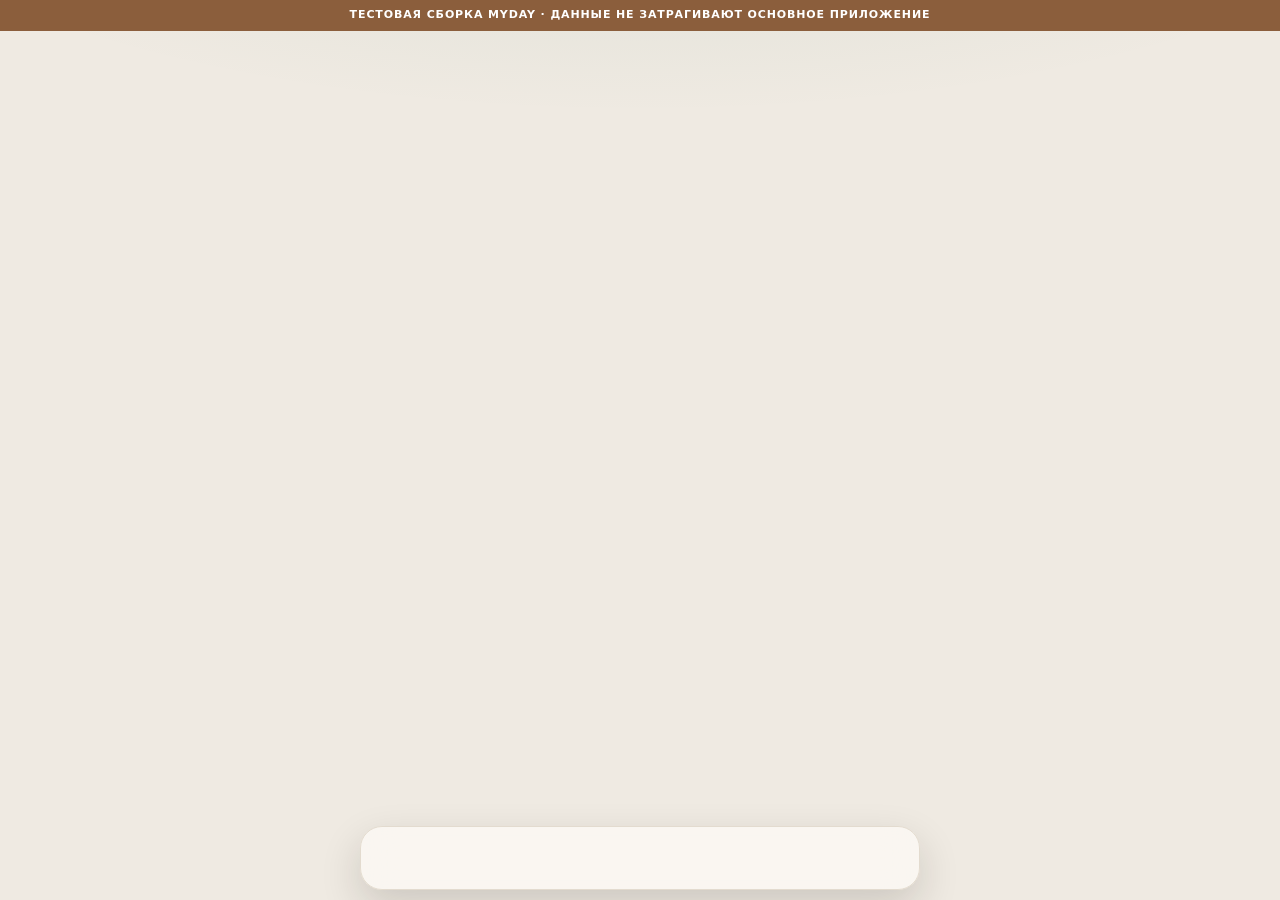
==== preview/index.html @ a1c08a05 "Add isolated MYDAY test preview page" ====
<!DOCTYPE html>
<html lang="ru"><head><!-- MYDAY 2.0 atelier: paper, ink, one accent --><meta charset="utf-8">
<meta name="viewport" content="width=device-width, initial-scale=1, viewport-fit=cover">
<meta name="apple-mobile-web-app-capable" content="yes">
<meta name="apple-mobile-web-app-status-bar-style" content="black-translucent">
<meta name="theme-color" content="#efeae2">
<meta name="description" content="MYDAY — расписание, задачи и учёба в одном месте.">
<link rel="manifest" href="./manifest.webmanifest">
<link rel="icon" href="../icon.svg" type="image/svg+xml">
<link rel="apple-touch-icon" href="../icon-180.png">
<title>MYDAY — твой день</title>
<link rel="stylesheet" href="../design-system.css"></head><body>
<div style="position:sticky;top:0;z-index:9999;padding:8px 14px;text-align:center;background:#8b5e3c;color:#fff;font:600 11px/1.35 system-ui;letter-spacing:.08em">ТЕСТОВАЯ СБОРКА MYDAY · ДАННЫЕ НЕ ЗАТРАГИВАЮТ ОСНОВНОЕ ПРИЛОЖЕНИЕ</div>
<div id="app"></div>
<nav id="nav" aria-label="Основная навигация"></nav>
<script src="../backend-config.js"></script>
<script src="https://telegram.org/js/telegram-web-app.js"></script>
<script>window.MYDAY_APPLE_UI_PENDING=true;setTimeout(function(){if(window.MYDAY_APPLE_UI_PENDING){window.MYDAY_APPLE_UI_PENDING=false;if(window.render)window.render();}},3500);</script>
<script>
const DAYS=['Воскресенье','Понедельник','Вторник','Среда','Четверг','Пятница','Суббота'];
const CATS=['Учёба','Личные дела','Покупки','Автомобиль','Работа и проекты','Другое'];
const PR=['Низкий','Средний','Высокий'],ST=['Не начато','В процессе','Выполнено'];
const id=()=>Math.random().toString(36).slice(2,9);
const TY={'Л':'#91ad91','ПЗ':'#cfaa73','ЛЗ':'#75a79a'};
const tyP=l=>{const m=(l.room||'').split(' · ');return m.length>1&&TY[m[0]]?`<span class="pill" style="background:${TY[m[0]]}33;color:${TY[m[0]]}">${m[0]}</span>`:''};
const roomOf=l=>(l.room||'').split(' · ').pop();
const guess=s=>/(^|\s)послезавтра/i.test(s)?addDays(today(),2):/(^|\s)завтра/i.test(s)?addDays(today(),1):/(^|\s)сегодня/i.test(s)?today():'';
function liveHtml(){const n=new Date(),L=lessons(n),m=n.getHours()*60+n.getMinutes(),mm=s=>+s.slice(0,2)*60+ +s.slice(3),cur=L.find(l=>mm(l.s)<=m&&m<mm(l.e));
 if(cur)return `<div class="card hero"><div class="sub">Идёт сейчас · до конца ${mm(cur.e)-m} мин</div><div class="big" style="font-size:20px">${e(cur.subj)}</div><div class="sub">${cur.s}–${cur.e} · ${e(roomOf(cur))}</div><div class="bar" style="margin-top:10px"><i style="width:${(m-mm(cur.s))/(mm(cur.e)-mm(cur.s))*100}%"></i></div></div>`;
 const nx=L.find(l=>mm(l.s)>m);if(!nx)return '';const d=mm(nx.s)-m;
 return `<div class="card"><span class="tag">Следующая пара · через ${d>=60?Math.floor(d/60)+' ч '+d%60+' мин':d+' мин'}</span><div><b>${e(nx.subj)}</b></div><div class="tag">${tyP(nx)}${nx.s}–${nx.e} · ${e(roomOf(nx))}</div></div>`}
const catGuess=s=>{s=s.toLowerCase();return /курсов|лаборатор|конспект|зач[её]т|экзамен|лекци|универ|домашк|реферат/.test(s)?'Учёба':/заправк|масл|шиномонт|шины|мойк|альмер|техосмотр|осаго|автомобил/.test(s)?'Автомобиль':/купить|куплю|магазин|продукт|заказать|аптек/.test(s)?'Покупки':/клиент|проект|заказчик|созвон|встреч|отч[её]т|работ/.test(s)?'Работа и проекты':''};
function capHint(){const v=$('#cq').value.trim(),h=$('#chint');if(!v){h.innerHTML='';return}
 const P=v.split(/;|\s+и\s+|\n/).map(s=>s.trim()).filter(Boolean),n=P.length,d=guess(v),cs=[...new Set(P.map(catGuess).filter(Boolean))],sp=$('#cs').checked;
 h.innerHTML=(d?`<span class="pill">Срок: ${fmt(d)}</span>`:'')+cs.map(c=>`<span class="pill">${c}</span>`).join('')+(n>1&&!sp?`<button class="pill" style="border:0;color:var(--ac)" onclick="$('#cs').checked=true;capHint()">Разбить на ${n}</button>`:'')+(sp&&n>1?`<span class="pill">${n} задачи</span>`:'')}
function dragStart(ev,tid){const h=ev.currentTarget,el=h.closest('.dr'),y0=ev.clientY;h.setPointerCapture(ev.pointerId);el.classList.add('drag');let z=null;
 const mv=e2=>{el.style.transform=`translateY(${e2.clientY-y0}px) scale(1.02)`;z=document.elementsFromPoint(e2.clientX,e2.clientY).find(n=>n.classList&&n.classList.contains('zone'))||null;document.querySelectorAll('.zone').forEach(q=>q.classList.toggle('hot',q==z))};
 const up=()=>{h.removeEventListener('pointermove',mv);h.removeEventListener('pointerup',up);h.removeEventListener('pointercancel',up);if(z){const t=S.tasks.find(x=>x.id==tid);if(t&&t.prio!=+z.dataset.p){t.prio=+z.dataset.p;save()}}render()};
 h.addEventListener('pointermove',mv);h.addEventListener('pointerup',up);h.addEventListener('pointercancel',up)}
let ft=null,cm=0,cdsel=null,sw=null;
function excSet(lid,k,type,o){S.exc=S.exc||[];const a=S.exc.find(z=>z.date==k&&(z.lid==lid||z.id==lid));if(a){if(a.type=='add'){if(type=='cancel')S.exc=S.exc.filter(z=>z!=a);else a.o=o}else{a.type=type;a.o=o}}else S.exc.push({date:k,lid,type,o});save();close_();render()}
const excSave=(l,k)=>excSet(l,k,'mod',{s:$('#x1').value,e:$('#x2').value,room:$('#x3').value,subj:$('#x4').value});
const excCancel=(l,k)=>excSet(l,k,'cancel',{});
function excReset(l,k){S.exc=(S.exc||[]).filter(z=>!(z.date==k&&z.lid==l));save();close_();render()}
function addExtra(k){const i0='x'+id();S.exc=S.exc||[];S.exc.push({date:k,id:i0,type:'add',o:{s:'09:00',e:'10:30',room:'',subj:'Пара'}});save();lessonDay(i0,k)}
function lessonDay(lid,k){const l=lessons(new Date(k+'T12:00')).find(x=>x.id==lid);if(!l)return;sheet(`<h1>${e(l.subj)}</h1><div class="sub">${fmt(k)} · только этот день, сетка не меняется</div><div class="row" style="margin:10px 0"><div class="grow"><label>Начало</label><input id="x1" type="time" value="${l.s}"></div><div class="grow"><label>Конец</label><input id="x2" type="time" value="${l.e}"></div></div><label>Аудитория</label><input id="x3" value="${e(l.room)}"><label>Предмет</label><input id="x4" value="${e(l.subj)}"><button class="btn" style="width:100%;margin-bottom:8px" onclick="excSave('${lid}','${k}')">Сохранить</button><div class="row"><button class="btn r grow" onclick="excCancel('${lid}','${k}')">Отменить пару</button>${l.chg&&!String(lid).startsWith('x')?`<button class="btn g grow" onclick="excReset('${lid}','${k}')">Как в сетке</button>`:''}</div>`)}
function excRows(k){const n=new Date(k+'T12:00'),base=(scheduleBucket('study',wk(n))[n.getDay()]||[]);return (S.exc||[]).filter(z=>z.date==k&&z.type=='cancel').map(z=>{const l=base.find(b=>b.id==z.lid)||{subj:'Пара'};return `<div class="card row" style="padding:9px 14px;opacity:.6"><div class="grow tag" style="text-decoration:line-through">${e(l.subj)}</div><button class="btn g" style="padding:4px 12px" onclick="excReset('${z.lid}','${k}')">Вернуть</button></div>`}).join('')+`<button class="btn g" style="width:100%;margin-top:4px" onclick="addExtra('${k}')">+ Пара только на сегодня</button>`}
function search(){sheet(`<input id="sq" aria-label="Поиск по задачам и заданиям" placeholder="Поиск по задачам и заданиям" oninput="doSearch()"><div id="sr" aria-live="polite"></div>`);setTimeout(()=>$('#sq').focus(),60)}
function doSearch(){const q=$('#sq').value.trim().toLowerCase();if(!q){$('#sr').innerHTML='';return}const R=[...S.tasks.map(t=>({...t,k:'t'})),...S.hw.map(h=>({...h,k:'h',title:subj(h.subj)+': '+h.title}))].filter(x=>(x.title+' '+(x.desc||'')).toLowerCase().includes(q)).slice(0,30);$('#sr').innerHTML=R.length?R.map(x=>`<div class="card" onclick="detail('${x.k}','${x.id}')"><div class="${x.status==2?'t done':''}">${e(x.title)}</div><div class="tag">${x.due?fmt(x.due)+' · ':''}${ST[x.status]}</div></div>`).join(''):'<div class="sub">Ничего не найдено</div>'}
function calView(){const b=new Date();b.setDate(1);b.setMonth(b.getMonth()+cm);const y=b.getFullYear(),m=b.getMonth(),off=(b.getDay()+6)%7,dim=new Date(y,m+1,0).getDate(),all=[...S.tasks,...S.hw].filter(x=>x.due&&x.status!=2),cnt={};all.forEach(x=>cnt[x.due]=(cnt[x.due]||0)+1);(S.events||[]).forEach(z=>cnt[z.date]=(cnt[z.date]||0)+1);let c='';for(let i=0;i<off;i++)c+='<div></div>';for(let d=1;d<=dim;d++){const k=y+'-'+pad(m+1)+'-'+pad(d),n=cnt[k]||0,s=k==cdsel;c+=`<div onclick="cdsel='${k}';render()" style="text-align:center;padding:8px 0;border-radius:12px;${k==today()?'border:1px solid var(--ac);':''}${s?'background:var(--ac);color:#fff;':''}">${d}<div style="height:8px;font-size:8px;color:${s?'#fff':'var(--ac)'}">${'●'.repeat(Math.min(n,3))}</div></div>`}const sel=cdsel?all.filter(x=>x.due==cdsel):[];
 return `<header><button class="btn g" onclick="st=null;render()">‹ Назад</button></header><div class="row" style="justify-content:space-between"><button class="btn g" onclick="cm--;render()">‹</button><b>${b.toLocaleDateString('ru-RU',{month:'long',year:'numeric'})}</b><button class="btn g" onclick="cm++;render()">›</button></div><div class="card" style="margin-top:10px"><div style="display:grid;grid-template-columns:repeat(7,1fr);gap:2px">${['Пн','Вт','Ср','Чт','Пт','Сб','Вс'].map(x=>`<div class="tag" style="text-align:center">${x}</div>`).join('')}${c}</div></div>`+(cdsel?`<h2>${fmt(cdsel)}</h2>`+(sel.length?sel.map(x=>row(x.subj?{...x,k:'h',title:subj(x.subj)+': '+x.title}:x)).join(''):'<div class="sub">Дедлайнов нет</div>')+evRows(cdsel):'')+`<button class="btn g" style="width:100%;margin-top:8px" onclick="evForm()">+ Зачёт / экзамен</button>`}
function weekView(){const all=allOpen();return `<header><button class="btn g" onclick="st=null;render()">‹ Назад</button></header><h1>План недели</h1>`+[...Array(7)].map((_,i)=>addDays(today(),i)).map(k=>{const d=new Date(k+'T12:00'),L=lessons(d),T=all.filter(x=>x.due==k),ld=Math.min(100,L.length*14+T.length*18);return `<div class="card"><div class="row"><b class="grow">${DAYS[d.getDay()]}, ${fmt(k)}</b><span class="tag">${L.length} пар · ${T.length} дел</span></div><div class="bar" style="margin:8px 0"><i style="width:${ld}%;${ld>80?'background:var(--er)':''}"></i></div>${T.slice(0,3).map(x=>`<div class="tag">• ${e(x.title)}</div>`).join('')}</div>`}).join('')}
const tplHtml=()=>(S.tpl||[]).map((t,i)=>`<span style="display:inline-flex;margin:0 6px 6px 0"><button class="btn g" style="padding:6px 12px;border-radius:99px 0 0 99px" onclick="tplUse(${i})">${e(t)}</button><button class="btn g" style="padding:6px 10px;border-radius:0 99px 99px 0;color:var(--er)" onclick="tplDel(${i})">×</button></span>`).join('');
const tplUse=i=>{$('#cq').value=S.tpl[i];capHint()};
function tplAdd(){const v=$('#cq').value.trim();if(!v)return;S.tpl=S.tpl||[];if(!S.tpl.includes(v))S.tpl.push(v);save();$('#tpl').innerHTML=tplHtml()}
function tplDel(i){S.tpl.splice(i,1);save();$('#tpl').innerHTML=tplHtml()}
function stages(i){const h=S.hw.find(y=>y.id==i);['Введение и постановка задач','Теоретическая часть','Расчёты','Графическая часть / чертежи','Оформление и список литературы','Подготовка к защите'].forEach(t=>h.subs.push({t,d:false}));save();detail('h',i);render()}
function fcs(k,i){const x=(k=='t'?S.tasks:S.hw).find(y=>y.id==i);sheet(`<h1>Фокус</h1><div class="sub">${e(x.title)}</div><div class="big" id="fc" style="font-size:56px;text-align:center;margin:18px 0">25:00</div><div class="row"><button class="btn grow" id="fb" onclick="fToggle('${k}','${i}')">Старт</button><button class="btn g" onclick="close_()">Скрыть</button></div><div class="tag" style="margin-top:8px">Всего в фокусе: ${x.mins||0} мин. Таймер идёт, пока приложение открыто.</div>`);fShow()}
function fShow(){const c=$('#fc');if(!c)return;const r=ft?Math.max(0,Math.round((ft.end-Date.now())/1000)):1500;c.textContent=pad(Math.floor(r/60))+':'+pad(r%60);const b=$('#fb');if(b)b.textContent=ft?'Стоп':'Старт'}
function fToggle(k,i){if(ft)fEnd(false);else{ft={end:Date.now()+15e5,k,i,iv:setInterval(()=>{if(Date.now()>=ft.end)fEnd(true);else fShow()},1000)};fShow()}}
function fEnd(done){clearInterval(ft.iv);const x=(ft.k=='t'?S.tasks:S.hw).find(y=>y.id==ft.i),m=done?25:Math.floor((15e5-(ft.end-Date.now()))/6e4);if(x&&m>0){x.mins=(x.mins||0)+m;(S.focus=S.focus||[]).push({d:today(),m});save()}ft=null;fShow();if(done)notify('Фокус завершён','25 минут прошло — делайте перерыв 5 минут')}
function rem(h,a){const txt=a.slice(0,4).map(x=>x.title).join('\n');if(!notify(h,txt)&&!$('#ov'))sheet(`<h1>${h}</h1><p style="white-space:pre-line">${e(txt)}</p><button class="btn" onclick="close_()">Ок</button>`)}
document.addEventListener('touchstart',ev=>{const c=ev.target.closest&&ev.target.closest('.card[data-id]');if(!c||ev.target.closest('.hd,.chk'))return;const t=ev.touches[0];sw={c,x:t.clientX,y:t.clientY,dx:0,lock:0}},{passive:true});
document.addEventListener('touchmove',ev=>{if(!sw)return;const t=ev.touches[0],dx=t.clientX-sw.x,dy=t.clientY-sw.y;if(!sw.lock){if(Math.abs(dy)>10){sw=null;return}if(Math.abs(dx)>10)sw.lock=1}if(sw.lock){sw.dx=dx;sw.c.style.transition='none';sw.c.style.transform=`translateX(${dx}px)`;sw.c.style.background=dx>0?'color-mix(in srgb,var(--ok) 28%,var(--card))':'color-mix(in srgb,var(--ac) 28%,var(--card))'}},{passive:true});
document.addEventListener('touchend',()=>{if(!sw)return;const {c,dx}=sw;sw=null;c.style.transition='transform .2s';if(Math.abs(dx)>90){const k=c.dataset.k,x=(k=='t'?S.tasks:S.hw).find(y=>y.id==c.dataset.id);if(!x){render();return}if(dx>0){if(x.status!=2){finish(k,x);save();c.classList.add('out');toast('Выполнено',()=>tog(k,x.id));setTimeout(render,300)}else render()}else{const od=x.due;x.due=addDays(today(),1);if(k=='h')x.needDue=0;save();render();toast('Перенесено на завтра',()=>{x.due=od;save();render()})}}else{c.style.transform='';c.style.background=''}});
const AC=[['#315d49','#244b39'],['#466c7d','#31546b'],['#b56b52','#98513d'],['#a17b3d','#80602d'],['#85708e','#6b5876']];
let tt,sd0=null;
function toast(m,undo){const o=$('#toast');if(o)o.remove();clearTimeout(tt);const d=document.createElement('div');d.id='toast';d.className='toast';d.setAttribute('role','status');d.setAttribute('aria-live','polite');d.setAttribute('aria-atomic','true');d.innerHTML=`<span>${e(m)}</span>${undo?'<button class="toast-undo" type="button">Отменить</button>':''}`;if(undo)d.querySelector('button').onclick=()=>{undo();d.remove()};document.body.appendChild(d);tt=setTimeout(()=>d.remove(),4500)}
function restoreBak(){const b=localStorage.getItem(localStoreKey+':session-bak')||localStorage.getItem('myday2_bak');if(!b)return alert('Автокопии пока нет');if(!confirm('Вернуть данные на момент начала последнего сеанса?'))return;try{S=JSON.parse(b);save();render()}catch(_){alert('Копия повреждена')}}
const evRows=k=>(S.events||[]).map((z,i)=>({z,i})).filter(o=>o.z.date==k).map(o=>`<div class="card row"><span class="pill" style="background:var(--ac);color:#fff">${e(o.z.type)}</span><div class="grow">${e(o.z.title)}</div><button class="chk" style="border:0;color:var(--er)" onclick="evDel(${o.i})">×</button></div>`).join('');
function evForm(){sheet(`<h1>Зачёт / экзамен</h1><label>Название</label><input id="v1" list="sl2" placeholder="Предмет"><datalist id="sl2">${S.subjects.map(s=>`<option value="${e(s.name)}">`).join('')}</datalist><label>Тип</label><select id="v2"><option>Экзамен</option><option>Зачёт</option><option>Консультация</option><option>Сдача работы</option></select><label>Дата</label><input id="v3" type="date" value="${cdsel||today()}"><button class="btn" style="width:100%" onclick="evSave()">Сохранить</button>`)}
function evSave(){const t=$('#v1').value.trim(),d=$('#v3').value;if(!t){fieldError($('#v1'),'Введите название события');return}if(!d){fieldError($('#v3'),'Укажите дату события');return}(S.events=S.events||[]).push({id:id(),title:t,type:$('#v2').value,date:d});save();close_();render()}
function evDel(i){if(!confirm('Удалить событие?'))return;S.events.splice(i,1);save();render()}
function evSoon(){const t=today(),a=(S.events||[]).filter(z=>z.date>=t&&z.date<=addDays(t,21)).sort((x,y)=>x.date.localeCompare(y.date));return a.length?`<h2>Скоро</h2>`+a.map(z=>{const n=Math.round((new Date(z.date+'T12:00')-new Date(t+'T12:00'))/864e5);return `<div class="card row"><span class="pill" style="background:var(--ac);color:#fff">${e(z.type)}</span><div class="grow">${e(z.title)}</div><span class="tag">${n==0?'сегодня':n==1?'завтра':'через '+n+' дн.'}</span></div>`}).join(''):''}
document.addEventListener('touchstart',ev=>{const s=ev.target.closest&&ev.target.closest('.sheet');if(!s||ev.target.closest('input,textarea,select,button'))return;const t=ev.touches[0];if(t.clientY-s.getBoundingClientRect().top<56&&s.scrollTop==0)sd0={s,y:t.clientY,d:0}},{passive:true});
document.addEventListener('touchmove',ev=>{if(!sd0)return;const d=ev.touches[0].clientY-sd0.y;if(d>0){sd0.d=d;sd0.s.style.transition='none';sd0.s.style.transform=`translateY(${d}px)`}},{passive:true});
document.addEventListener('touchend',()=>{if(!sd0)return;const {s,d}=sd0;sd0=null;if(d>110)close_();else{s.style.transition='transform .2s';s.style.transform=''}});
const NI={today:'<circle cx="12" cy="12" r="8"/><path d="M12 8v4l3 2"/>',sched:'<rect x="4" y="5" width="16" height="15" rx="3"/><path d="M4 10h16M9 3v4M15 3v4"/>',tasks:'<circle cx="12" cy="12" r="8"/><path d="M8.5 12.5l2.5 2.5 4.5-5"/>',study:'<path d="M4 6c3-1 6-1 8 1 2-2 5-2 8-1v12c-3-1-6-1-8 1-2-2-5-2-8-1z"/>',more:'<circle cx="6" cy="12" r="1.4"/><circle cx="12" cy="12" r="1.4"/><circle cx="18" cy="12" r="1.4"/>'};
const dch=i=>`<div class="chips">${[['Сегодня',0],['Завтра',1],['+ неделя',7]].map(a=>`<button onclick="$('#${i}').value=addDays(today(),${a[1]})">${a[0]}</button>`).join('')}<button onclick="$('#${i}').value=''">Без срока</button></div>`;
function tm(){const d=new Date();d.setDate(d.getDate()+1);const L=lessons(d);
 if(!Object.values(scheduleBucket('study','odd')).flat().length&&!Object.values(scheduleBucket('study','even')).flat().length)return `<section class="today-mini" onclick="go('sched')"><h2>Заполните расписание</h2><span class="sub">Добавьте пары, чтобы видеть план недели и получать напоминания ›</span></section>`;
 const up=allOpen().filter(x=>x.due>today()&&x.due<=addDays(today(),3)).sort((a,b)=>a.due.localeCompare(b.due)),bk=(!S.lastExport||Date.now()-S.lastExport>12096e5)&&(S.tasks.length+S.hw.length)?`<div class="card backup-card" role="note" onclick="go('more')"><b>Сделайте резервную копию</b><div class="tag">Данные хранятся только на этом устройстве · открыть настройки ›</div></div>`:'';return bk+evSoon()+(up.length?`<section class="today-mini"><h2>Ближайшие дедлайны</h2>${up.slice(0,3).map(row).join('')}</section>`:'')}
function snz(k,i){const x=(k=='t'?S.tasks:S.hw).find(y=>y.id==i);x.due=addDays(today(),1);if(k=='h')x.needDue=0;save();close_();render()}
function bulkForm(t){sheet(`<h1>Быстрый ввод · ${DAYS[sd]}</h1><div class="sub">Одна пара в строке:<br>09:00-10:30 Теплотехника, 214, Иванов И.И.<br>Аудитория и преподаватель — по желанию.</div><textarea id="bk" style="height:180px"></textarea><button class="btn" style="width:100%" onclick="saveBulk('${t}')">Добавить</button>`)}
function saveBulk(t){const bucket=scheduleBucket(schedSpace,t),a=(bucket[sd]=bucket[sd]||[]),bad=[];$('#bk').value.split('\n').forEach(l=>{l=l.trim();if(!l)return;const m=l.match(/^(\d{1,2})[:.](\d{2})\s*[-–—]\s*(\d{1,2})[:.](\d{2})\s+(.+)$/);if(!m||+m[1]>23||+m[3]>23||+m[2]>59||+m[4]>59){bad.push(l);return}const s=pad(+m[1])+':'+m[2],f=pad(+m[3])+':'+m[4];if(f<=s){bad.push(l);return}const p=m[5].split(',').map(x=>x.trim());a.push({id:id(),subj:p[0],s,e:f,room:p[1]||'',teacher:p[2]||''})});save();close_();render();if(bad.length)alert('Не распознано:\n'+bad.join('\n'))}
function copyForm(t){if(schedSpace!=='study')return;const o=t=='odd'?'even':'odd',n=o=='odd'?'нечётную':'чётную';sheet(`<h1>Копировать</h1><button class="btn g" style="width:100%;margin-bottom:8px" onclick="copyDay('${t}','${o}',0)">${DAYS[sd]} → на ${n} неделю</button><button class="btn g" style="width:100%" onclick="copyDay('${t}','${o}',1)">Всю неделю → на ${n}</button>`)}
function copyDay(t,o,all){if(!confirm('Заменить занятия в целевой неделе?'))return;const from=scheduleBucket('study',t),to=scheduleBucket('study',o);(all?[1,2,3,4,5,6]:[sd]).forEach(d=>{to[d]=JSON.parse(JSON.stringify(from[d]||[])).map(l=>({...l,id:id()}))});save();close_();st=o;render()}
const e=s=>String(s??'').replace(/[&<>"]/g,c=>({'&':'&amp;','<':'&lt;','>':'&gt;','"':'&quot;'}[c]));
const pad=n=>String(n).padStart(2,'0');
const ds=d=>d.getFullYear()+'-'+pad(d.getMonth()+1)+'-'+pad(d.getDate());
const today=()=>ds(new Date());
const addDays=(s,n)=>{const d=new Date(s+'T12:00');d.setDate(d.getDate()+n);return ds(d)};
const fmt=s=>s?new Date(s+'T12:00').toLocaleDateString('ru-RU',{day:'numeric',month:'short'}):'';
function isoWeek(d){d=new Date(Date.UTC(d.getFullYear(),d.getMonth(),d.getDate()));const n=d.getUTCDay()||7;d.setUTCDate(d.getUTCDate()+4-n);const y=new Date(Date.UTC(d.getUTCFullYear(),0,1));return Math.ceil(((d-y)/864e5+1)/7)}
const subjNames=['Основы взаимозаменяемости и технические изменения','Сельскохозяйственные машины','Тракторы и автомобили','Детали машин, основы конструирования и ПТМ','Теоретические основы подготовки трактористов-машинистов','Теплотехника','Повышение надежности сельскохозяйственных машин','Техническое оборудование для переработки сельскохозяйственной продукции','Электротехника и электроника','Машины и оборудование в животноводстве'];
function seed(){
 return {v:2,settings:{theme:'auto',morning:'07:30',shift:0,notif:true,hwDelay:60},
 sched:{odd:{},even:{},work:{},fixed:{},cycle:{},dates:{}},
 scheduleConfig:{studyMode:'alternating',cycleWeeks:2,cycleAnchor:'',selectedDate:''},
 workConfig:{mode:'weekly',pattern:['work','work','off','off'],anchorDate:'',start:'09:00',end:'18:00',title:'Рабочая смена',exceptions:{}},
 habits:[],tasks:[],inbox:[],fired:{},done:[],
 uni:{name:'',url:'',login:'',notes:'',links:'',teachers:''},subjects:[],hw:[],exc:[],events:[]};
}
function normalizeProfile(data){
 const base=seed(),d=data&&typeof data==='object'&&!Array.isArray(data)?data:{};
 return {...base,...d,
  settings:{...base.settings,...(d.settings&&typeof d.settings==='object'?d.settings:{})},
  uni:{...base.uni,...(d.uni&&typeof d.uni==='object'?d.uni:{})},
  sched:{odd:d.sched&&d.sched.odd&&typeof d.sched.odd==='object'?d.sched.odd:{},even:d.sched&&d.sched.even&&typeof d.sched.even==='object'?d.sched.even:{},work:d.sched&&d.sched.work&&typeof d.sched.work==='object'?d.sched.work:{},fixed:d.sched&&d.sched.fixed&&typeof d.sched.fixed==='object'?d.sched.fixed:{},cycle:d.sched&&d.sched.cycle&&typeof d.sched.cycle==='object'?d.sched.cycle:{},dates:d.sched&&d.sched.dates&&typeof d.sched.dates==='object'?d.sched.dates:{}},
  scheduleConfig:{...base.scheduleConfig,...(d.scheduleConfig&&typeof d.scheduleConfig==='object'?d.scheduleConfig:{})},
  workConfig:{...base.workConfig,...(d.workConfig&&typeof d.workConfig==='object'?d.workConfig:{})},
  habits:Array.isArray(d.habits)?d.habits:[],
  tasks:Array.isArray(d.tasks)?d.tasks.map(t=>({...t,space:t.space||(t.cat==='Работа и проекты'?'work':t.cat==='Учёба'?'study':'personal')})):[],inbox:Array.isArray(d.inbox)?d.inbox:[],
  fired:d.fired&&typeof d.fired==='object'&&!Array.isArray(d.fired)?d.fired:{},
  done:Array.isArray(d.done)?d.done:[],subjects:Array.isArray(d.subjects)?d.subjects:[],
  hw:Array.isArray(d.hw)?d.hw:[],exc:Array.isArray(d.exc)?d.exc:[],events:Array.isArray(d.events)?d.events:[]
 };
}
const tgApp=window.Telegram&&window.Telegram.WebApp;
try{tgApp&&tgApp.ready();tgApp&&tgApp.expand()}catch(_){}
const tgInitData=tgApp&&tgApp.initData||'';
const tgUserId=tgApp&&tgApp.initDataUnsafe&&tgApp.initDataUnsafe.user&&String(tgApp.initDataUnsafe.user.id)||'';
const isPreview=location.pathname.indexOf('/preview/')>=0;
const localStoreKey=isPreview?(tgUserId?'myday2:test-preview:user:'+tgUserId:'myday2:test-preview'):(tgUserId?'myday2:user:'+tgUserId:'myday2');
const legacyStore=isPreview?null:(tgUserId?localStorage.getItem('myday2'):null);
const hadLocalProfile=!!localStorage.getItem(localStoreKey);
let S;try{S=JSON.parse(localStorage.getItem(localStoreKey))}catch(_){}
if(!S||!S.settings)S=seed();
let mem=false,cloudReady=false,cloudSyncTimer=null,cloudSyncing=false,cloudDirty=false;
const cloudCfg=window.MYDAY_CONFIG||{};
const cloudConfigured=!isPreview&&!!(cloudCfg.supabaseUrl&&cloudCfg.supabaseAnonKey&&cloudCfg.edgeFunctionName);
const cloudBaseKey=tgUserId?'myday2:sync-base:'+tgUserId:'';
const cloudRevisionKey=tgUserId?'myday2:sync-revision:'+tgUserId:'';
const cloudConflictKey=tgUserId?'myday2:sync-conflict:'+tgUserId:'';
let cloudStatus=isPreview?'Тестовый режим: данные изолированы и сохраняются только на этом устройстве':(cloudConfigured?(tgInitData?'Подключение к облаку…':'Откройте MYDAY через Telegram'):'Облачная синхронизация пока не настроена');
let cloudRevision=0,cloudRemoteData=null,cloudConflict=false,localMutationCounter=0,cloudConflictBackupAvailable=!!(cloudConflictKey&&localStorage.getItem(cloudConflictKey)),cloudConflictBackupPersisted=cloudConflictBackupAvailable,cloudConflictBackupDownloaded=false,cloudConflictLocalData=null;
function updateCloudStatus(){const el=document.querySelector("[data-cloud-status]");if(el)el.textContent=cloudStatus}
function cloudEndpoint(){const u=cloudCfg.supabaseUrl;return (u.endsWith('/')?u.slice(0,-1):u)+'/functions/v1/'+cloudCfg.edgeFunctionName}
async function cloudRequest(action,data,expectedRevision){
 if(!cloudConfigured||!tgInitData||!tgUserId)throw new Error(!tgInitData||!tgUserId?'Откройте приложение через меню Telegram':'Синхронизация не настроена');
 const payload={action,initData:tgInitData};
 if(data!==undefined)payload.data=data;
 if(expectedRevision!==undefined)payload.expectedRevision=expectedRevision;
 const controller=new AbortController(),timeout=setTimeout(()=>controller.abort(),12000);
 let r;try{r=await fetch(cloudEndpoint(),{method:'POST',headers:{'Content-Type':'application/json','apikey':cloudCfg.supabaseAnonKey},body:JSON.stringify(payload),signal:controller.signal})}finally{clearTimeout(timeout)}
 const j=await r.json().catch(()=>({}));
 if(r.status===409&&j.conflict)return j;
 if(!r.ok||j.error)throw new Error(j.error||('Ошибка синхронизации: '+r.status));
 return j;
}
function setCloudConflict(remote,revision){
 cloudConflictLocalData=JSON.stringify(S);cloudConflictBackupPersisted=false;cloudConflictBackupDownloaded=false;
 try{localStorage.setItem(cloudConflictKey,cloudConflictLocalData);cloudConflictBackupPersisted=true}catch(_){}
 cloudConflictBackupAvailable=true;
 cloudRemoteData=remote;cloudRevision=Number(revision)||0;cloudConflict=true;cloudDirty=false;
 cloudStatus='Изменения отличаются от облачной версии. Локальная копия сохранена: выберите, какую версию оставить.';
}
async function snapshotHash(snapshot){
 const digest=await crypto.subtle.digest('SHA-256',new TextEncoder().encode(snapshot));
 return Array.from(new Uint8Array(digest),b=>b.toString(16).padStart(2,'0')).join('');
}
async function setCloudBase(snapshot,revision){
 try{localStorage.setItem(cloudBaseKey,await snapshotHash(snapshot));localStorage.setItem(cloudRevisionKey,String(revision))}catch(err){console.warn('MYDAY sync metadata:',err)}
}
async function cloudPush(){
 if(!cloudReady||!cloudConfigured||!tgInitData||cloudConflict)return false;
 const snapshot=JSON.stringify(S);
 try{
  const result=await cloudRequest('save',JSON.parse(snapshot),cloudRevision);
  if(result.conflict){setCloudConflict(result.data,result.revision);render();return false}
  cloudRevision=Number(result.revision)||cloudRevision+1;
  await setCloudBase(snapshot,cloudRevision);
  if(JSON.stringify(S)===snapshot){cloudDirty=false;cloudStatus='Синхронизация включена'}
  else{cloudDirty=true;cloudStatus='Сохраняю последние изменения…'}
  updateCloudStatus();return true;
 }catch(err){console.warn('MYDAY cloud save:',err);cloudDirty=true;cloudStatus='Ошибка синхронизации: '+err.message;updateCloudStatus();return false}
}
function queueCloudSave(delay=900){
 if(!cloudReady||!cloudConfigured||!tgInitData||cloudConflict)return;
 cloudDirty=true;clearTimeout(cloudSyncTimer);
 cloudSyncTimer=setTimeout(()=>{if(!cloudSyncing&&!cloudConflict){cloudSyncing=true;cloudPush().finally(()=>{cloudSyncing=false;if(cloudDirty&&!cloudConflict)queueCloudSave(5000)})}},delay);
}
async function cloudPull(){
 if(!cloudReady||!cloudConfigured||!tgInitData||cloudDirty||cloudSyncing||cloudConflict)return false;
 if(document.querySelector('.sheet')||(document.activeElement&&/^(INPUT|TEXTAREA|SELECT)$/.test(document.activeElement.tagName)))return false;
 try{
  const result=await cloudRequest('load');
  if(cloudDirty||cloudSyncing||cloudConflict)return false;
  const remoteRevision=Number(result.revision)||0;
  if(remoteRevision<=cloudRevision)return true;
  if(result.data){
   const localSnapshot=JSON.stringify(S),remoteSnapshot=JSON.stringify(result.data);
   let lastSyncedHash='';try{lastSyncedHash=localStorage.getItem(cloudBaseKey)||''}catch(_){}
   const localHash=await snapshotHash(localSnapshot),remoteHash=await snapshotHash(remoteSnapshot);
   const knownRevision=Number(localStorage.getItem(cloudRevisionKey)||0);
   if(localHash!==lastSyncedHash&&localHash!==remoteHash){
    if(knownRevision!==remoteRevision){
     setCloudConflict(result.data,remoteRevision);render();return false;
    }
    cloudRevision=remoteRevision;cloudDirty=true;await cloudPush();render();return false;
   }
   S=normalizeProfile(result.data);
   localStorage.setItem(localStoreKey,JSON.stringify(S));cloudRevision=remoteRevision;await setCloudBase(JSON.stringify(S),cloudRevision);
   cloudStatus='Синхронизация включена';render();
  }
  return true;
 }catch(err){cloudStatus='Ошибка синхронизации: '+err.message;console.warn('MYDAY cloud load:',err);updateCloudStatus();return false}
}
function downloadCloudConflict(){
 let raw='';try{raw=localStorage.getItem(cloudConflictKey)||cloudConflictLocalData||JSON.stringify(S,null,2)}catch(_){raw=cloudConflictLocalData||JSON.stringify(S,null,2)}
 cloudConflictBackupDownloaded=true;
 const blob=new Blob([raw],{type:'application/json'}),url=URL.createObjectURL(blob),a=document.createElement('a');
 a.href=url;a.download='myday-local-conflict-'+today()+'.json';document.body.appendChild(a);a.click();a.remove();setTimeout(()=>URL.revokeObjectURL(url),1000);
}
async function keepLocalVersion(){
 if(!cloudConflict)return;
 if(!confirm('Заменить облачную версию текущими данными этого устройства? Локальная копия конфликта останется в резервной копии.'))return;
 cloudConflict=false;cloudRemoteData=null;cloudReady=true;cloudDirty=true;cloudStatus='Сохраняю вашу версию в облако…';render();
 await cloudPush();
}
async function acceptCloudRemote(){
 if(!cloudConflict||!cloudRemoteData)return;
 if(!cloudConflictBackupPersisted&&!cloudConflictBackupDownloaded){alert('Сначала скачайте локальную копию, затем загружайте облачную версию.');return}
 S=normalizeProfile(cloudRemoteData);
 localStorage.setItem(localStoreKey,JSON.stringify(S));try{localStorage.removeItem(cloudConflictKey)}catch(_){}
 cloudConflict=false;cloudDirty=false;cloudRemoteData=null;await setCloudBase(JSON.stringify(S),cloudRevision);
 cloudStatus='Облачная версия загружена. Локальная копия скачивается отдельно через кнопку резервной копии.';
 render();
}
async function retryCloud(){if(!tgInitData){cloudStatus='Откройте MYDAY через меню Telegram';render();return}cloudStatus='Проверяю подключение…';render();await initCloud()}
async function importLegacyData(){
 let old;try{old=JSON.parse(legacyStore)}catch(_){}
 if(!old||!old.settings){close_();return}
 S=normalizeProfile(old);
 localStorage.setItem(localStoreKey,JSON.stringify(S));localStorage.setItem('myday2:imported:'+tgUserId,'1');cloudReady=true;cloudDirty=true;
 const ok=await cloudPush();
 if(ok){cloudRemoteData=null;cloudStatus='Старые данные перенесены в ваш Telegram-профиль'}
 else if(!cloudConflict)cloudStatus='Данные сохранены на устройстве; синхронизация повторится позже';
 close_();render();
}
async function skipLegacyImport(){
 localStorage.setItem('myday2:import-skipped:'+tgUserId,'1');
 if(cloudRemoteData&&!cloudConflict){
  S=normalizeProfile(cloudRemoteData);S.subjects=S.subjects||[];S.hw=S.hw||[];S.sched=S.sched||{odd:{},even:{},work:{}};S.sched.odd=S.sched.odd||{};S.sched.even=S.sched.even||{};S.sched.work=S.sched.work||{};
  localStorage.setItem(localStoreKey,JSON.stringify(S));cloudReady=true;cloudDirty=false;await setCloudBase(JSON.stringify(S),cloudRevision);
  cloudRemoteData=null;cloudStatus='Облачный профиль загружен';close_();render();return;
 }
 cloudReady=true;cloudStatus='Личный профиль создан';save();close_();render();
}
async function initCloud(){
 const mutationAtStart=localMutationCounter;
 if(!tgInitData||!tgUserId){render();return}
 if(!cloudConfigured){if(legacyStore&&!localStorage.getItem('myday2:import-skipped:'+tgUserId)){sheet('<h1>Перенести старые данные?</h1><p class="sub">На устройстве найдены ранее сохранённые расписание, предметы и задания. Перенести их в личный профиль этого Telegram-аккаунта? Исходная копия останется на устройстве.</p><div class="row"><button class="btn g grow" onclick="skipLegacyImport()">Начать с нуля</button><button class="btn grow" onclick="importLegacyData()">Перенести</button></div>')}else render();return}
 try{
  const result=await cloudRequest('load');
  cloudRevision=Number(result.revision)||0;
  if(localMutationCounter>mutationAtStart){cloudReady=true;cloudDirty=true;await cloudPush();render();return}
  if(result.data){
   if(!hadLocalProfile&&legacyStore&&!localStorage.getItem('myday2:imported:'+tgUserId)&&!localStorage.getItem('myday2:import-skipped:'+tgUserId)){
    let legacySnapshot='';try{const old=JSON.parse(legacyStore);if(old&&old.settings)legacySnapshot=JSON.stringify(old)}catch(_){}
    const remoteSnapshotForLegacy=JSON.stringify(result.data);
    if(legacySnapshot&&legacySnapshot!==remoteSnapshotForLegacy){
     cloudRemoteData=result.data;cloudReady=true;
     sheet('<h1>Найдены две версии данных</h1><p class="sub">На этом устройстве есть старое расписание и задания, а в облаке уже есть профиль. Можно перенести старые данные поверх облачного профиля или оставить облачную версию. Исходная копия останется на устройстве.</p><div class="row"><button class="btn g grow" onclick="skipLegacyImport()">Оставить облачную</button><button class="btn grow" onclick="importLegacyData()">Перенести старые</button></div>');
     return;
    }
    localStorage.setItem('myday2:imported:'+tgUserId,'1');
   }
   const remoteSnapshot=JSON.stringify(result.data),localSnapshot=JSON.stringify(S);
   let lastSyncedHash='';try{lastSyncedHash=localStorage.getItem(cloudBaseKey)||''}catch(_){}
   const localHash=await snapshotHash(localSnapshot),remoteHash=await snapshotHash(remoteSnapshot);
   const knownRevision=Number(localStorage.getItem(cloudRevisionKey)||0);
   if(hadLocalProfile&&localSnapshot!==remoteSnapshot&&localHash!==lastSyncedHash&&knownRevision!==cloudRevision){
    setCloudConflict(result.data,cloudRevision);cloudReady=true;render();return;
   }
   if(hadLocalProfile&&localSnapshot!==remoteSnapshot&&localHash!==lastSyncedHash&&knownRevision===cloudRevision){
    cloudReady=true;cloudDirty=true;await cloudPush();render();return;
   }
   S=normalizeProfile(result.data);S.subjects=S.subjects||[];S.hw=S.hw||[];S.sched=S.sched||{odd:{},even:{}};S.sched.odd=S.sched.odd||{};S.sched.even=S.sched.even||{};
   localStorage.setItem(localStoreKey,JSON.stringify(S));await setCloudBase(remoteSnapshot,cloudRevision);
   cloudReady=true;cloudStatus='Синхронизация включена';render();return;
  }
  if(legacyStore&&!localStorage.getItem('myday2:imported:'+tgUserId)&&!localStorage.getItem('myday2:import-skipped:'+tgUserId)){
   sheet('<h1>Перенести старые данные?</h1><p class="sub">На устройстве найдены ранее сохранённые расписание, предметы и задания. Перенести их в ваш Telegram-профиль? Исходная копия останется на устройстве.</p><div class="row"><button class="btn g grow" onclick="skipLegacyImport()">Начать с нуля</button><button class="btn grow" onclick="importLegacyData()">Перенести</button></div>');
   return;
  }
  cloudReady=true;cloudDirty=true;await cloudPush();render();
 }catch(err){cloudStatus='Ошибка подключения: '+err.message;console.error(err);render()}
}
function save(){try{localMutationCounter++;if(!window._bk){const previous=localStorage.getItem(localStoreKey);if(previous&&previous.length<350000&&!localStorage.getItem(localStoreKey+':session-bak')){try{localStorage.setItem(localStoreKey+':session-bak',previous)}catch(_){}}window._bk=1}localStorage.setItem(localStoreKey,JSON.stringify(S));queueCloudSave();return true}catch(x){if(!mem){mem=true;alert('Не удалось сохранить данные (память браузера недоступна или заполнена). Сделайте экспорт в разделе «Ещё».')}return false}}
const weekStartKey=(d=new Date())=>{const x=new Date(d);x.setHours(12,0,0,0);x.setDate(x.getDate()-((x.getDay()+6)%7));return ds(x)};
const wk=(d=new Date())=>{const anchor=S.settings.weekAnchor||weekStartKey(new Date()),base=S.settings.weekAnchorType||(((isoWeek(new Date())+(S.settings.shift||0))%2)==1?'odd':'even');const a=anchor.split('-').map(Number),b=weekStartKey(d).split('-').map(Number),weeks=Math.floor((Date.UTC(b[0],b[1]-1,b[2])-Date.UTC(a[0],a[1]-1,a[2]))/604800000);return ((base=='odd'?0:1)+weeks%2+2)%2==0?'odd':'even'};
function setWeekType(type){if(type!='odd'&&type!='even')return;S.settings.weekAnchor=weekStartKey();S.settings.weekAnchorType=type;S.settings.shift=0;save();render()}
const wkName=t=>t=='odd'?'нечётная (нижняя)':'чётная (верхняя)';
function cycleIndexForDate(d){const cfg=S.scheduleConfig||{},anchor=cfg.cycleAnchor||S.settings.weekAnchor||weekStartKey(d),a=new Date(anchor+'T12:00:00'),b=new Date(weekStartKey(d)+'T12:00:00'),weeks=Math.floor((b-a)/604800000),n=Math.max(2,Math.min(4,Number(cfg.cycleWeeks)||2));return ((weeks%n)+n)%n}
function scheduleBucket(space='study',week=wk()){
 if(space==='work'){S.sched.work=S.sched.work||{};return S.sched.work}
 S.sched.fixed=S.sched.fixed||{};S.sched.cycle=S.sched.cycle||{};S.sched.dates=S.sched.dates||{};
 if(typeof week==='string'&&week.startsWith('date:'))return S.sched.dates[week.slice(5)]||(S.sched.dates[week.slice(5)]={});
 if(week==='fixed')return S.sched.fixed;
 if(typeof week==='string'&&week.startsWith('cycle:')){const i=Number(week.slice(6))||0;return S.sched.cycle[i]||(S.sched.cycle[i]={})}
 const mode=(S.scheduleConfig&&S.scheduleConfig.studyMode)||'alternating';
 if(mode==='fixed')return S.sched.fixed;
 if(mode==='cycle'){const i=cycleIndexForDate(new Date((S.scheduleConfig.selectedDate||today())+'T12:00:00'));return S.sched.cycle[i]||(S.sched.cycle[i]={})}
 if(mode==='dates'){const k=S.scheduleConfig.selectedDate||today();return S.sched.dates[k]||(S.sched.dates[k]={})}
 const key=(week==='odd'||week==='even')?week:wk();return S.sched[key]||(S.sched[key]={});
}
function lessons(d=new Date(),t=wk(d)){
 const k=ds(d),day=d.getDay(),X=S.exc||[],mode=(S.scheduleConfig&&S.scheduleConfig.studyMode)||'alternating';let base=[];
 if(mode==='fixed')base=(S.sched.fixed&&S.sched.fixed[day]||[]).slice();
 else if(mode==='cycle'){const i=cycleIndexForDate(d);base=((S.sched.cycle||{})[i]||{})[day]||[];base=base.slice()}
 else if(mode==='dates'){const specific=(S.sched.dates||{})[k];base=(specific&&specific[day]||[]).slice()}
 else if(mode==='hybrid'){base=[...((S.sched.fixed||{})[day]||[]),...((S.sched[t]||{})[day]||[])].map(x=>({...x}))}
 else base=((S.sched[t]||{})[day]||[]).slice();
 let L=base.map(l=>{const z=X.find(z=>z.date==k&&z.lid==l.id);return z?(z.type==='cancel'?null:{...l,...z.o,chg:1}):l}).filter(Boolean);
 L=L.concat(X.filter(z=>z.date==k&&z.type==='add').map(z=>({id:z.id,...z.o,chg:1})));return L.sort((a,b)=>a.s.localeCompare(b.s));
}
const subj=i=>(S.subjects.find(s=>s.id==i)||{}).name||'—';
const ruCount=(n,one,few,many)=>`${n} ${n%100>=11&&n%100<=14?many:n%10==1?one:n%10>=2&&n%10<=4?few:many}`;
let tab='today',tf={cat:'',show:'open'},taskSpace='study',schedSpace='study',sd=new Date().getDay()||1,st=null,openSubj=null,studyFilter='open',moreOpen=new Set(['appearance']);

function resolvedTheme(){const mode=S.settings.theme||'dark';if(mode!=='auto')return mode;const tgScheme=tgApp&&tgApp.colorScheme;if(tgScheme==='light'||tgScheme==='dark')return tgScheme;return matchMedia('(prefers-color-scheme: light)').matches?'light':'dark'}
function setTheme(mode){if(!['dark','light','auto'].includes(mode))return;S.settings.theme=mode;save();render()}
function render(){
 if(window.MYDAY_APPLE_UI_PENDING)return;
 const th=resolvedTheme(),root=document.documentElement;root.dataset.theme=th;
 const ai=S.settings.accent||0,rs=root.style,accent=AC[ai]||AC[0];
 rs.setProperty('--accent',accent[0]);rs.setProperty('--accent-2',accent[1]);rs.setProperty('--ac',accent[0]);rs.setProperty('--ac2',accent[1]);rs.setProperty('--accent-soft',`color-mix(in srgb,${accent[0]} 12%,var(--surface))`);rs.setProperty('--accent-ink','#fffdf7');
 const pageColor=th==='light'?'#f4f2ec':'#151c18',meta=document.querySelector('meta[name="theme-color"]');if(meta)meta.content=pageColor;
 try{tgApp&&tgApp.setHeaderColor&&tgApp.setHeaderColor(pageColor);tgApp&&tgApp.setBackgroundColor&&tgApp.setBackgroundColor(pageColor);tgApp&&tgApp.setBottomBarColor&&tgApp.setBottomBarColor(pageColor)}catch(_){}
 const T=[['today','today','День'],['sched','sched','План'],['tasks','tasks','Задачи'],['study','study','Учёба'],['more','more','Ещё']];
 const icons={today:'<path d="M12 3v2m0 14v2M3 12h2m14 0h2M5.6 5.6 7 7m10 10 1.4 1.4m0-12.8L17 7M7 17l-1.4 1.4"/><circle cx="12" cy="12" r="4"/>',sched:'<rect x="3.5" y="5" width="17" height="16" rx="2.5"/><path d="M7 3v4m10-4v4M4 10h16M8 14h2m4 0h2m-8 3h2"/>',tasks:'<path d="M8 6h12M8 12h12M8 18h12"/><path d="m3.5 6 .8.8L5.8 5m-2.3 7 .8.8 1.5-1.8m-2.3 7 .8.8 1.5-1.8"/>',study:'<path d="M4 5.5c3-1 6-1 8 1 2-2 5-2 8-1v13c-3-1-6-1-8 1-2-2-5-2-8-1z"/><path d="M12 7v12"/>',more:'<circle cx="5" cy="12" r="1"/><circle cx="12" cy="12" r="1"/><circle cx="19" cy="12" r="1"/>'};
 $('#nav').innerHTML=`<div class="nav-brand"><span class="nav-brand-mark">M</span><span>MYDAY<small>PERSONAL DAYBOOK</small></span></div><div class="nav-caption">ПРОСТРАНСТВО</div>`+T.map(t=>`<button class="${tab==t[0]?'on':''}" aria-current="${tab==t[0]?'page':'false'}" aria-label="${t[2]}" onclick="go('${t[0]}')"><b><svg aria-hidden="true" viewBox="0 0 24 24" fill="none" stroke="currentColor" stroke-width="1.8" stroke-linecap="round" stroke-linejoin="round">${icons[t[1]]}</svg></b><span>${t[2]}</span></button>`).join('');
 $('#app').innerHTML=({today:vToday,sched:vSched,tasks:vTasks,study:vStudy,more:vMore})[tab]();
 enhanceActionSemantics();
 const vk=tab+'|'+st+'|'+openSubj;if(vk!=window._vk){window._vk=vk;const a=$('#app');a.classList.add('in');clearTimeout(window._vt);window._vt=setTimeout(()=>a.classList.remove('in'),1300)}
}
const $=s=>document.querySelector(s);
function enhanceActionSemantics(){
 $('#app').querySelectorAll('[onclick]').forEach(el=>{
  if(el.matches('button,a,input,select,textarea,[role]')||el.querySelector('button,a,input,select,textarea'))return;
  el.setAttribute('role','button');el.tabIndex=0;el.classList.add('is-action');
  if(!el.hasAttribute('aria-label')){const label=(el.innerText||el.textContent||'').replace(/\s+/g,' ').trim().slice(0,140);if(label)el.setAttribute('aria-label',label)}
  el.addEventListener('keydown',ev=>{if(ev.key==='Enter'||ev.key===' '){ev.preventDefault();el.click()}})
 })
}
function fieldError(field,message){if(!field)return;field.parentElement?.querySelectorAll('.field-error').forEach(x=>x.remove());const note=document.createElement('div');note.className='field-error';note.id='field-error-'+id();note.setAttribute('role','alert');note.textContent=message;field.insertAdjacentElement('afterend',note);field.setAttribute('aria-invalid','true');field.setAttribute('aria-describedby',note.id);field.focus()}
function clearFieldError(ev){const field=ev.target;if(!field||field.getAttribute('aria-invalid')!=='true')return;const desc=field.getAttribute('aria-describedby');if(desc)document.getElementById(desc)?.remove();field.removeAttribute('aria-invalid');field.removeAttribute('aria-describedby')}
document.addEventListener('input',clearFieldError);document.addEventListener('change',clearFieldError);
const go=t=>{tab=t;openSubj=null;st=null;render();scrollTo(0,0)};
const head=(t,s)=>`<header class="app-header"><div class="page-heading"><div class="brandline"><span class="brandmark">M</span><span>MYDAY</span><span class="brand-caption">PERSONAL DAYBOOK</span></div><h1>${t}</h1>${s?`<div class="sub">${s}</div>`:''}</div><div class="row page-actions"><button class="plus" onclick="search()" aria-label="Поиск"><svg aria-hidden="true" viewBox="0 0 24 24" fill="none" stroke="currentColor" stroke-width="1.8" stroke-linecap="round"><circle cx="10.8" cy="10.8" r="6.3"/><path d="m16 16 4 4"/></svg></button><button class="plus" onclick="capture()" aria-label="Быстрое добавление">+</button></div></header>`;
const allOpen=()=>[...S.tasks.map(t=>({...t,k:'t'})),...S.hw.filter(h=>!(S.subjects.find(s=>s.id==h.subj)||{}).closed).map(h=>({...h,k:'h',title:subj(h.subj)+': '+h.title}))].filter(x=>x.status!=2);
const late=x=>x.due&&x.due<today();

function row(x){const k=x.k||'t',dn=x.status==2;
 return `<div class="card row task-row ${late(x)&&!dn?'lc':''}" data-k="${k}" data-id="${x.id}"><button class="chk ${dn?'on':''}" aria-label="${dn?'Вернуть в активные':'Отметить выполненным'}: ${e(x.title)}" aria-pressed="${dn}" onclick="tog('${k}','${x.id}')">${dn?'✓':''}</button><div class="grow task-row-copy" onclick="detail('${k}','${x.id}')"><div class="t ${dn?'done':''}">${e(x.title)}</div><div class="tag task-row-meta">${x.due?`<span class="${late(x)&&!dn?'late':''}">${fmt(x.due)}</span> · `:''}${x.cat?e(x.cat)+' · ':''}${x.prio==2?'высокий приоритет · ':''}${x.subs&&x.subs.length?x.subs.filter(s=>s.d).length+'/'+x.subs.length+' подзадач':''}${x.needDue?'<span class="late">уточнить срок</span>':''}</div></div><span class="task-row-arrow" aria-hidden="true">›</span></div>`;}
function vToday(){
 const n=new Date(),t=today(),L=lessons(n),all=allOpen(),studyTask=x=>x.k==='h'||(x.space||'personal')==='study';
 const overdue=all.filter(x=>late(x)&&studyTask(x)),due=all.filter(x=>x.due==t&&studyTask(x)),workDue=all.filter(x=>x.due==t&&(x.space||'personal')==='work');
 const now=pad(n.getHours())+':'+pad(n.getMinutes()),current=L.find(l=>l.s<=now&&l.e>now),doneToday=S.done.filter(d=>d==t).length,total=due.length+doneToday,pct=total?Math.round(doneToday/total*100):0;
 const greeting=n.getHours()<5?'Доброй ночи':n.getHours()<12?'Доброе утро':n.getHours()<18?'Добрый день':'Добрый вечер';
 const dateLabel=n.toLocaleDateString('ru-RU',{weekday:'long',day:'numeric',month:'long'});
 const timeline=L.length?`<div class="timeline">${L.map(l=>`<div class="lesson-row ${current&&current.id==l.id?'current':''}" role="button" tabindex="0" aria-label="${e(l.subj)}, ${l.s}–${l.e}" onclick="lessonDay('${l.id}','${t}')"><div class="lesson-time">${l.s}</div><span class="lesson-node"></span><div class="lesson-main"><span class="lesson-title">${e(l.subj)}</span><div class="lesson-meta">${tyP(l)}<span>${l.s}–${l.e}</span>${l.teacher?`<span>${e(l.teacher)}</span>`:''}</div></div><span class="lesson-room">${e(roomOf(l))}</span></div>`).join('')}</div>`:'<div class="empty-state"><b>Сегодня занятий нет</b><span>Освободившееся время можно оставить свободным. Это тоже план.</span></div>';
 const tomorrow=new Date(n);tomorrow.setDate(tomorrow.getDate()+1);const next=lessons(tomorrow).slice(0,2);
 return head(greeting,dateLabel+' · '+wkName(wk()))+
 `<section class="today-hero"><div class="hero-copy"><div class="hero-kicker">ВАШ ДЕНЬ · ${dateLabel}</div><div class="hero-title">${current?'Сейчас: '+e(current.subj):L.length?`${L.length} ${L.length===1?'занятие':'занятия'} сегодня`:'Сегодня можно не спешить'}</div><div class="hero-note">${total?(doneToday===total?'Все задачи на сегодня выполнены':`Выполнено ${doneToday} из ${total} задач на сегодня`):'Ваши занятия, задачи и планы в одном спокойном месте'}</div></div><div class="hero-progress"><svg role="img" aria-label="${total?pct+'% задач выполнено':'Нет задач на сегодня'}" viewBox="0 0 64 64"><circle cx="32" cy="32" r="26" fill="none" stroke="#ffffff30" stroke-width="6"/><circle cx="32" cy="32" r="26" fill="none" stroke="#e5c998" stroke-width="6" stroke-linecap="round" transform="rotate(-90 32 32)" style="stroke-dasharray:163.4;stroke-dashoffset:${total?163.4*(1-pct/100):163.4}"/><text x="32" y="37" text-anchor="middle" fill="#fffdf7" font-size="14" font-weight="700">${total?pct+'%':'—'}</text></svg><div class="hero-progress-label"><b>${total?doneToday+'/'+total:'На сегодня'}</b><span>${total?'готово':'план свободен'}</span></div></div></section>`+
 `<div class="today-metrics"><div><span>Занятия</span><b>${L.length}</b></div><div><span>Задачи</span><b>${due.length}</b></div><div><span>Просрочено</span><b class="${overdue.length?'late':''}">${overdue.length}</b></div></div>`+
 `<div class="today-grid"><section class="today-panel"><div class="section-head"><div><h2>Расписание</h2><p>${L.length?L.length+' занятия · '+wkName(wk()):'План занятий на сегодня'}</p></div><button class="text-action" onclick="go('sched')">Вся неделя ↗</button></div>${current?`<div class="current-callout"><b>Идёт сейчас · ${e(current.subj)}</b><span>До ${current.e} · ${e(roomOf(current))}</span></div>`:''}${timeline}${excRows(t)}</section><aside class="today-right"><section class="today-panel"><div class="section-head"><div><h2>Задачи на сегодня</h2><p>${due.length?due.length+' в плане':'Начните с одного небольшого дела'}</p></div><button class="text-action" onclick="go('tasks')">Все ↗</button></div>${due.length?due.map(row).join(''):'<div class="empty-state"><b>Список пока пуст</b><span>Добавьте задачу, чтобы не держать её в голове.</span></div>'}<div class="row" style="margin-top:12px"><input id="qa" aria-label="Быстро добавить задачу" placeholder="Добавить задачу…" onkeydown="if(event.key==='Enter')qadd()"><button class="btn" aria-label="Добавить задачу" onclick="qadd()">+</button></div></section>${workDue.length?`<section class="today-panel"><div class="section-head"><div><h2>Работа</h2><p>${workDue.length} на сегодня</p></div><button class="text-action" onclick="taskSpace='work';go('tasks')">Все ↗</button></div>${workDue.map(row).join('')}</section>`:''}${overdue.length?`<section class="today-mini"><h2>Просрочено по учёбе · ${overdue.length}</h2>${overdue.slice(0,3).map(row).join('')}</section>`:''}${next.length?`<section class="today-mini"><h2>Завтра</h2>${next.map(l=>`<div class="mini-line"><span>${e(l.subj)}</span><span>${l.s}</span></div>`).join('')}</section>`:''}${tm()}</aside></div>`;
}
function qadd(){const v=$('#qa').value.trim();if(!v)return;S.tasks.push(mk({title:v,due:guess(v)||today(),cat:catGuess(v)||'Учёба',space:'study'}));save();render()}
const mk=o=>({id:id(),title:'',desc:'',cat:'Другое',space:'personal',due:'',prio:1,status:0,subs:[],repeat:'',created:today(),...o});

function vSched(){
 const t=schedSpace==='work'?'work':(st||wk()),bucket=scheduleBucket(schedSpace,t),days=['','Пн','Вт','Ср','Чт','Пт','Сб'];
 const buttons=[1,2,3,4,5,6].map(d=>`<button class="${sd==d?'on':''}" aria-label="${DAYS[d]}, событий ${(bucket[d]||[]).length}" onclick="sd=${d};render()"><b>${days[d]}</b><small>${(bucket[d]||[]).length?((bucket[d]||[]).length+' дел'):'Свободно'}${d==new Date().getDay()?' · сегодня':''}</small></button>`).join('');
 const list=(bucket[sd]||[]).slice().sort((a,b)=>a.s.localeCompare(b.s));
 return head('Расписание','Неделя целиком, один день за раз. Учёба и работа живут отдельно.')+
 `<div class="chips workspace-switch"><button class="${schedSpace==='study'?'on':''}" onclick="schedSpace='study';st=null;render()">Учёба</button><button class="${schedSpace==='work'?'on':''}" onclick="schedSpace='work';st='work';render()">Работа</button></div><section class="schedule-control"><div class="schedule-week-label"><span>${schedSpace==='study'?'Учебная неделя':'Рабочий график'}</span><span class="week-cycle">${schedSpace==='study'?wkName(t):'Повторяется каждую неделю'}</span></div>${schedSpace==='study'?`<div class="chips"><button class="${t==='odd'?'on':''}" onclick="st='odd';render()">Нижняя · нечётная</button><button class="${t==='even'?'on':''}" onclick="st='even';render()">Верхняя · чётная</button></div>`:''}<div class="days">${buttons}</div></section><div class="schedule-day-head"><div><div class="schedule-date-kicker">${DAYS[sd].toUpperCase()}</div><h2>${DAYS[sd]}</h2><p>${list.length?list.length+' записей в расписании':'Пока свободный день'}</p></div><button class="btn" onclick="lessonForm('${t}')">+ Добавить</button></div>${list.length?`<section class="schedule-wrap"><div class="timeline">${list.map(l=>`<div class="lesson-row" role="button" tabindex="0" aria-label="Изменить ${e(l.subj)}, ${l.s}–${l.e}" onclick="lessonForm('${t}','${l.id}')"><div class="lesson-time">${l.s}</div><span class="lesson-node"></span><div class="lesson-main"><span class="lesson-title">${e(l.subj)}</span><div class="lesson-meta">${schedSpace==='study'?tyP(l):''}<span>${l.s}–${l.e}</span>${l.teacher?`<span>${e(l.teacher)}</span>`:''}</div></div><span class="lesson-room">${e(roomOf(l))}</span></div>`).join('')}</div></section>`:'<div class="empty-state"><b>День свободен</b><span>Добавьте занятие, смену или встречу. Новая запись появится только в этом пространстве.</span><button class="btn" style="margin-top:8px" onclick="lessonForm(\''+t+'\')">Создать запись</button></div>'}<div class="schedule-actions"><button class="btn g" onclick="bulkForm('${t}')">Добавить списком</button>${schedSpace==='study'?`<button class="btn g" onclick="copyForm('${t}')">Копировать день</button>`:''}</div>`;
}
function lessonForm(t,lid){
 const bucket=scheduleBucket(schedSpace,t),l=lid?bucket[sd].find(x=>x.id==lid):{subj:'',s:'09:00',e:'10:30',room:'',teacher:''};
 sheet(`<h1>${schedSpace==='study'?(lid?'Занятие':'Новая пара'):(lid?'Рабочее событие':'Новое событие')} · ${DAYS[sd]}</h1><label>${schedSpace==='study'?'Предмет':'Название'}</label><input id="f1" list="sl" value="${e(l.subj)}"><datalist id="sl">${S.subjects.map(s=>`<option value="${e(s.name)}">`).join('')}</datalist>
 <div class="row"><div class="grow"><label>Начало</label><input id="f2" type="time" value="${l.s}"></div><div class="grow"><label>Конец</label><input id="f3" type="time" value="${l.e}"></div></div>
 <label>${schedSpace==='study'?'Аудитория':'Место / ссылка'}</label><input id="f4" value="${e(l.room)}"><label>${schedSpace==='study'?'Преподаватель (необязательно)':'Заметка (необязательно)'}</label><input id="f5" value="${e(l.teacher)}">
 <div class="row"><button class="btn grow" onclick="saveLesson('${t}','${lid||''}')">Сохранить</button>${lid?`<button class="btn r" onclick="delLesson('${t}','${lid}')">Удалить</button>`:''}</div>`)}
function saveLesson(t,lid){const o={subj:$('#f1').value.trim(),s:$('#f2').value,e:$('#f3').value,room:$('#f4').value.trim(),teacher:$('#f5').value.trim()};
 if(!o.subj){fieldError($('#f1'),'Укажите название записи');return}if(!o.s){fieldError($('#f2'),'Укажите время начала');return}if(!o.e){fieldError($('#f3'),'Укажите время окончания');return}if(o.e<=o.s){fieldError($('#f3'),'Время окончания должно быть позже начала');return}
 const bucket=scheduleBucket(schedSpace,t),a=(bucket[sd]=bucket[sd]||[]);if(lid)Object.assign(a.find(x=>x.id==lid),o);else a.push({id:id(),...o});save();close_();render()}
function delLesson(t,lid){if(!confirm('Удалить запись?'))return;const bucket=scheduleBucket(schedSpace,t);bucket[sd]=bucket[sd].filter(x=>x.id!=lid);save();close_();render()}

function vTasks(){
 let L=S.tasks.filter(t=>(t.space||'personal')===taskSpace&&(tf.show==='done'?t.status==2:t.status!=2)&&(!tf.cat||t.cat===tf.cat));
 L.sort((a,b)=>tf.show==='done'?(b.doneAt||'').localeCompare(a.doneAt||''):(a.due||'9999').localeCompare(b.due||'9999')||b.prio-a.prio);
 const all=S.tasks.filter(t=>(t.space||'personal')===taskSpace),active=all.filter(t=>t.status!=2).length,done=all.filter(t=>t.status==2).length;
 const name=taskSpace==='study'?'Учёба':taskSpace==='work'?'Работа':'Личное';
 return head('Задачи','Понятный список дел без лишних уровней и случайной мешанины.')+
 `<section class="task-overview"><div><span class="task-overview-kicker">${name.toUpperCase()} · СПИСОК</span><div class="task-overview-number">${tf.show==='done'?done:active}</div><div class="task-overview-caption">${tf.show==='done'?'выполнено':'активных задач'}</div></div><div class="task-overview-side"><span>Готово</span><b>${done}</b><span>Осталось</span><b>${active}</b></div><button class="btn" onclick="taskForm()">+ Новая задача</button></section>`+
 `<div class="chips workspace-switch"><button class="${taskSpace==='study'?'on':''}" onclick="taskSpace='study';tf.cat='';render()">Учёба</button><button class="${taskSpace==='work'?'on':''}" onclick="taskSpace='work';tf.cat='';render()">Работа</button><button class="${taskSpace==='personal'?'on':''}" onclick="taskSpace='personal';tf.cat='';render()">Личное</button></div>`+
 `<div class="task-toolbar"><div class="chips"><button class="${tf.show==='open'?'on':''}" onclick="tf.show='open';render()">Активные</button><button class="${tf.show==='done'?'on':''}" onclick="tf.show='done';tf.mode='';render()">История</button><button class="${tf.mode==='prio'&&tf.show==='open'?'on':''}" onclick="tf.show='open';tf.mode=tf.mode==='prio'?'':'prio';render()">Приоритет</button></div><span class="task-count">${L.length} задач</span></div>`+
 `<div class="chips task-categories"><button class="${!tf.cat?'on':''}" onclick="tf.cat='';render()">Все категории</button>${CATS.map(c=>`<button class="${tf.cat===c?'on':''}" onclick="tf.cat='${c}';render()">${c}</button>`).join('')}</div>`+
 (tf.show==='open'&&tf.mode==='prio'?`<div class="tag" style="margin-bottom:8px">Перетащите задачу в нужный приоритет или откройте её для редактирования.</div>`+[2,1,0].map(p=>`<section class="zone" data-p="${p}"><h2>${PR[p]} приоритет</h2>${L.filter(t=>t.prio==p).map(t=>`<div class="dr"><div class="hd" aria-hidden="true" onpointerdown="dragStart(event,'${t.id}')">⠇</div>${row(t)}</div>`).join('')||'<div class="sub dz">Здесь пока пусто</div>'}</section>`).join(''):L.length?L.map(row).join(''):`<div class="empty-state"><b>${tf.show==='done'?'История пока пуста':'Задач пока нет'}</b><span>${tf.show==='done'?'Выполненные дела появятся здесь.':'Добавьте первое дело. Подробности и сроки можно указать позже.'}</span></div>`)+`<button class="btn task-add-wide" onclick="taskForm()">+ Добавить задачу</button>`;
}
function taskForm(tid){const t=tid?S.tasks.find(x=>x.id==tid):mk({space:taskSpace,cat:taskSpace==='study'?'Учёба':taskSpace==='work'?'Работа и проекты':'Другое'});
 sheet(`<h1>${tid?'Задача':'Новая задача'}</h1><label>Раздел</label><select id="f0"><option value="study" ${(t.space||'personal')==='study'?'selected':''}>Учёба</option><option value="work" ${(t.space||'personal')==='work'?'selected':''}>Работа</option><option value="personal" ${(t.space||'personal')==='personal'?'selected':''}>Личное</option></select><label>Название</label><input id="f1" value="${e(t.title)}"><label>Описание</label><textarea id="f2">${e(t.desc)}</textarea>
 <label>Категория</label><select id="f3">${CATS.map(c=>`<option ${c==t.cat?'selected':''}>${c}</option>`).join('')}</select>
 <label>Срок</label><input id="f4" type="date" value="${t.due}">${dch('f4')}<label>Приоритет</label><select id="f5">${PR.map((p,i)=>`<option value="${i}" ${i==t.prio?'selected':''}>${p}</option>`).join('')}</select>
 <label>Статус</label><select id="f6">${ST.map((p,i)=>`<option value="${i}" ${i==t.status?'selected':''}>${p}</option>`).join('')}</select>
 <label>Повтор</label><select id="f7">${[['','Нет'],['d','Каждый день'],['w','Каждую неделю'],['m','Каждый месяц']].map(r=>`<option value="${r[0]}" ${r[0]==t.repeat?'selected':''}>${r[1]}</option>`).join('')}</select>
 <div class="row"><button class="btn grow" onclick="saveTask('${tid||''}')">Сохранить</button></div>`)}
function saveTask(tid){const o={space:$('#f0').value,title:$('#f1').value.trim(),desc:$('#f2').value,cat:$('#f3').value,due:$('#f4').value,prio:+$('#f5').value,status:+$('#f6').value,repeat:$('#f7').value};
 if(!o.title){fieldError($('#f1'),'Введите название задачи');return}if(tid){const t=S.tasks.find(x=>x.id==tid);const was=t.status;Object.assign(t,o);if(o.status==2&&was!=2)finish('t',t)}else S.tasks.push(mk(o));save();close_();render()}
function nextDue(d,r){if(!d)return '';const x=new Date(d+'T12:00');if(r=='d')x.setDate(x.getDate()+1);if(r=='w')x.setDate(x.getDate()+7);if(r=='m')x.setMonth(x.getMonth()+1);return ds(x)}
function finish(k,x){x.status=2;x.doneAt=today();S.done.push(today());if(k=='t'&&x.repeat){S.tasks.push(mk({...x,id:id(),status:0,doneAt:'',due:nextDue(x.due||today(),x.repeat),subs:x.subs.map(s=>({...s,d:false}))}))}}
 function tog(k,i){const x=(k=='t'?S.tasks:S.hw).find(y=>y.id==i);if(x.status==2){const i2=S.done.indexOf(x.doneAt);if(i2>-1)S.done.splice(i2,1);x.status=0;x.doneAt=''}else{finish(k,x);const ev=window.event,b=ev&&ev.target&&ev.target.closest?ev.target.closest('.chk'):null;if(b){b.classList.add('on','pop');b.innerHTML='✓';const c=b.closest('.card');if(c)c.classList.add('out');save();toast('Выполнено',()=>tog(k,i));return setTimeout(render,320)}}save();render()}
function detail(k,i){const x=(k=='t'?S.tasks:S.hw).find(y=>y.id==i);
 sheet(`<h1>${e(x.title)}</h1><div class="tag">${k=='h'?e(subj(x.subj)):e(x.cat)} ${x.due?'· срок '+fmt(x.due):''}</div><p>${e(x.desc)}</p><button class="btn g" style="margin-bottom:10px" onclick="snz('${k}','${i}')">Перенести на завтра</button> <button class="btn g" style="margin-bottom:10px" onclick="fcs('${k}','${i}')">Фокус 25</button>${k=='h'&&!(x.subs||[]).length?` <button class="btn g" style="margin-bottom:10px" onclick="stages('${i}')">Этапы курсовой</button>`:''}${(x.subs||[]).length?`<div class="bar" style="margin-bottom:10px"><i style="width:${x.subs.filter(s=>s.d).length/x.subs.length*100}%"></i></div>`:''}
 ${(x.subs||[]).map((s,j)=>`<div class="row" style="margin-bottom:6px"><button class="chk ${s.d?'on':''}" onclick="subTog('${k}','${i}',${j})">${s.d?'✓':''}</button><span class="grow ${s.d?'t done':''}">${e(s.t)}</span><button class="chk" style="border:0;color:var(--er)" onclick="subDel('${k}','${i}',${j})">×</button></div>`).join('')}
 <div class="row"><input id="ns" placeholder="Новая подзадача"><button class="btn" onclick="subAdd('${k}','${i}')">+</button></div>
  ${k=='h'?`<div>${(x.photos||[]).map((p,j)=>`<img class="th" src="${p}" alt="Фото к заданию" onclick="if(confirm('Удалить фото?')){S.hw.find(y=>y.id=='${i}').photos.splice(${j},1);save();detail('h','${i}')}">`).join('')}</div><div>${(x.files||[]).map((f,j)=>`<div class="row" style="margin:6px 0"><button class="btn g grow" onclick="downloadFile(event,'${i}',${j})">↓ ${e(f.name)}</button><button class="btn g" onclick="removeFile('${i}',${j})">×</button></div>`).join('')}</div><label>Фото или документ (до 512 КБ)</label><input type="file" accept="image/*,.pdf,.doc,.docx,.odt,.txt" onchange="addFile(this,'${i}')"><label>Прикрепить фото</label><input type="file" accept="image/*" onchange="addPhoto(this,'${i}')">`:''}
 <div class="row"><button class="btn grow" onclick="${k=='t'?`taskForm('${i}')`:`hwForm('${i}')`}">Изменить</button><button class="btn r" onclick="del('${k}','${i}')">Удалить</button></div>`)}
function subAdd(k,i){const v=$('#ns').value.trim();if(!v)return;(k=='t'?S.tasks:S.hw).find(y=>y.id==i).subs.push({t:v,d:false});save();detail(k,i);render()}
function subTog(k,i,j){const s=(k=='t'?S.tasks:S.hw).find(y=>y.id==i).subs[j];s.d=!s.d;save();detail(k,i);render()}
function subDel(k,i,j){(k=='t'?S.tasks:S.hw).find(y=>y.id==i).subs.splice(j,1);save();detail(k,i);render()}
function del(k,i){if(!confirm('Удалить безвозвратно?'))return;if(k=='t')S.tasks=S.tasks.filter(y=>y.id!=i);else S.hw=S.hw.filter(y=>y.id!=i);save();close_();render()}
function addPhoto(inp,i){const f=inp.files[0];if(!f)return;const r=new FileReader();r.onload=()=>{const im=new Image();im.onload=()=>{const c=document.createElement('canvas'),s=Math.min(1,800/Math.max(im.width,im.height));c.width=im.width*s;c.height=im.height*s;c.getContext('2d').drawImage(im,0,0,c.width,c.height);S.hw.find(y=>y.id==i).photos.push(c.toDataURL('image/jpeg',.6));save();detail('h',i)};im.src=r.result};r.readAsDataURL(f)}
function addFile(inp,i){const f=inp.files&&inp.files[0];if(!f)return;if(f.size>512*1024)return alert('Файл больше 512 КБ. Для больших документов добавьте ссылку в описание.');const ext=f.name.split('.').pop().toLowerCase(),ok=/^image\/(jpeg|png|webp|gif)$/i.test(f.type)||['pdf','doc','docx','odt','txt'].includes(ext);if(!ok)return alert('Поддерживаются JPEG, PNG, WEBP, GIF, PDF, DOC, DOCX, ODT и TXT.');const r=new FileReader();r.onload=()=>{const data=String(r.result||'');if(!/^data:(image\/(jpeg|png|webp|gif)|application\/(pdf|msword|vnd\.openxmlformats-officedocument\.wordprocessingml\.document|vnd\.oasis\.opendocument\.text|octet-stream)|text\/plain);base64,/i.test(data))return alert('Тип файла не поддерживается');if((JSON.stringify(S).length+data.length*2)>4000000)return alert('Память браузера почти заполнена. Сначала экспортируйте резервную копию или удалите старые вложения.');const x=S.hw.find(y=>y.id==i);x.files=x.files||[];x.files.push({name:f.name.replace(/[\\/]/g,'_').slice(0,120),data});save();detail('h',i)};r.onerror=()=>alert('Не удалось прочитать файл');r.readAsDataURL(f)}
function removeFile(i,j){const x=S.hw.find(y=>y.id==i);if(!x||!x.files||!confirm('Удалить вложение?'))return;x.files.splice(j,1);save();detail('h',i)}
async function downloadFile(ev,i,j){ev.preventDefault();ev.stopPropagation();const f=(S.hw.find(y=>y.id==i)||{}).files?.[j];if(!f||typeof f.data!='string'||!f.data.startsWith('data:'))return alert('Файл повреждён');try{const blob=await(await fetch(f.data)).blob(),url=URL.createObjectURL(blob),a=document.createElement('a');a.href=url;a.download=f.name||'attachment';a.rel='noopener';document.body.appendChild(a);a.click();a.remove();setTimeout(()=>URL.revokeObjectURL(url),1000)}catch(_){alert('Не удалось открыть вложение')}}

function vStudy(){
 if(openSubj){const s=S.subjects.find(x=>x.id==openSubj);if(!s){openSubj=null;return vStudy()}const H=S.hw.filter(h=>h.subj==s.id),done=H.filter(h=>h.status==2).length,active=H.filter(h=>h.status!=2).length,lateH=H.filter(h=>h.status!=2&&h.due&&h.due<today()).length;
  return head(e(s.name),s.closed?'Предмет закрыт · задания остаются в истории':'Задания и сроки по предмету')+
  `<section class="study-hero subject-detail-hero"><div><div class="study-eyebrow">ПРЕДМЕТ</div><div class="subject-detail-title">${e(s.name)}</div><div class="study-hero-note">${s.closed?'Зачёт получен':active?`${active} активных · ${lateH?lateH+' просрочено':'всё под контролем'}`:'Активных заданий нет'}</div></div><button class="btn" onclick="hwForm('','${s.id}')">+ Задание</button></section>`+
  `<div class="study-stats subject-detail-stats"><div class="study-stat"><b>${H.length}</b><span>всего</span></div><div class="study-stat"><b>${active}</b><span>к выполнению</span></div><div class="study-stat"><b>${done}</b><span>готово</span></div></div>`+
  `<div class="study-section-head"><div><h2>Список заданий</h2><p>${H.length?`Готовность по предмету · ${H.length?Math.round(done/H.length*100):0}%`:'Ваш план по этому предмету'}</p></div><button class="btn g" onclick="subjEdit('${s.id}')">Настроить предмет</button></div><div class="bar study-progress"><i style="width:${H.length?done/H.length*100:0}%"></i></div>`+
  (H.length?H.slice().sort((a,b)=>(a.status==2)-(b.status==2)||(a.due||'9999').localeCompare(b.due||'9999')).map(h=>row({...h,k:'h',cat:s.name})).join(''):'<div class="empty-state"><b>Пока нет заданий по предмету</b><span class="sub">Добавьте домашнюю работу, проект или подготовку к зачёту.</span></div>')+
  `<button class="btn g" style="margin-top:12px" onclick="openSubj=null;render()">← К списку предметов</button>`}
 const all=S.hw.slice().sort((a,b)=>{if((a.status==2)!=(b.status==2))return a.status==2?1:-1;return (a.due||'9999').localeCompare(b.due||'9999')});
 const active=all.filter(h=>h.status!=2),done=all.filter(h=>h.status==2),lateH=active.filter(h=>h.due&&h.due<today()),soon=active.filter(h=>h.due&&h.due>=today()&&h.due<=addDays(today(),7));
 const filtered=studyFilter=='done'?done:studyFilter=='all'?all:studyFilter=='soon'?soon:active;
 const subjIcon=s=>{const n=s.name.toLowerCase();const paths=/матем|алгебр|геометр|физик/.test(n)?'<path d="M5 5h14v14H5z"/><path d="m8 9 3 3-3 3m5 0h3"/>':/язык|литерат|русск|англ|филолог/.test(n)?'<path d="M4 5h16v14H4z"/><path d="M8 9h8m-8 3h5m-5 3h8"/>':/программ|информат|код|компьют|it\b/.test(n)?'<rect x="3.5" y="5" width="17" height="12" rx="2"/><path d="M8 21h8m-4-4v4m-3-9 2 2 4-4"/>':/хими|биолог|медицин|анатом/.test(n)?'<path d="M9 3h6m-5 0v6l-5 9a2 2 0 0 0 2 3h10a2 2 0 0 0 2-3l-5-9V3"/><path d="M7 16h10"/>':/истори|обществ|прав|эконом/.test(n)?'<path d="M4 20h16M6 17V9m4 8V9m4 8V9m4 8V9M3 7l9-4 9 4v1H3z"/>':'<path d="M4 5.5c3-1 6-1 8 1 2-2 5-2 8-1v13c-3-1-6-1-8 1-2-2-5-2-8-1z"/><path d="M12 7v12"/>';return `<svg viewBox="0 0 24 24" fill="none" stroke="currentColor" stroke-width="1.7" stroke-linecap="round" stroke-linejoin="round" aria-hidden="true">${paths}</svg>`};
 const subjectCards=S.subjects.map((s,i)=>{const H=S.hw.filter(h=>h.subj==s.id),d=H.filter(h=>h.status==2).length,o=H.filter(h=>h.status!=2).length,p=H.length?Math.round(d/H.length*100):0,ld=H.filter(h=>h.status!=2&&h.due&&h.due<today()).length,activeLabel=o?ruCount(o,'задание в работе','задания в работе','заданий в работе'):'Нет активных заданий',palette=[['#70b8a3','#70b8a322'],['#91a9d7','#91a9d722'],['#d3a56c','#d3a56c22'],['#bf91c8','#bf91c822'],['#78aebd','#78aebd22'],['#d28f83','#d28f8322']][i%6];
  return `<div class="subject-card card" style="--subject-color:${palette[0]};--subject-tint:${palette[1]}" role="button" tabindex="0" aria-label="Открыть предмет ${e(s.name)}, ${o} активных заданий" onclick="openSubj='${s.id}';render()" onkeydown="if(event.key==='Enter'||event.key===' '){event.preventDefault();openSubj='${s.id}';render()}"><div class="subject-card-top"><div class="subject-mark">${subjIcon(s)}</div><div class="grow"><b>${e(s.name)}</b><span>${s.closed?'Зачёт получен':activeLabel}</span></div></div><div class="bar"><i style="width:${p}%;background:${palette[0]}"></i></div><div class="subject-foot"><span>${H.length?`${d} из ${H.length} выполнено`:'Пока без заданий'}</span>${ld?`<span class="late">Просрочено: ${ld}</span>`:`<span>${H.length?p+'% готово':'Добавить первое'}</span>`}</div><div class="subject-open"><b>Открыть предмет</b><span aria-hidden="true">↗</span></div></div>`}).join('');
 const filterButtons=[['open','Активные',active.length],['soon','7 дней',soon.length],['done','Готово',done.length],['all','Все',all.length]].map(([k,label,count])=>`<button class="${studyFilter==k?'on':''}" aria-pressed="${studyFilter==k}" onclick="studyFilter='${k}';render()"><span>${label}</span><small>${count}</small></button>`).join('');
 const groups=[['late','Просрочено','#e27b70'],['today','Сдать сегодня','#d3a56c'],['week','На этой неделе','#70b8a3'],['later','Позже','#91a9d7'],['none','Без срока','#929d98'],['done','Выполнено','#70b8a3']];
 const grouped=groups.map(([key,label,color])=>{const items=filtered.filter(h=>{if(h.status==2)return key=='done';if(!h.due)return key=='none';if(h.due<today())return key=='late';if(h.due==today())return key=='today';if(h.due<=addDays(today(),7))return key=='week';return key=='later'});return items.length?`<section class="study-task-group" style="--group-color:${color}"><h3 class="study-task-group-head">${label}<small>${items.length} ${items.length==1?'задание':items.length<5?'задания':'заданий'}</small></h3>${items.map(h=>row({...h,k:'h',cat:subj(h.subj)})).join('')}</section>`:''}).join('');
 return head('Учёба','Предметы отдельно, задания — по срокам')+
 `<section class="study-hero"><div><div class="study-eyebrow">УЧЕБНАЯ НАГРУЗКА</div><div class="study-hero-title">${active.length?`${ruCount(active.length,'задание','задания','заданий')} в работе`:'Свободно для нового'}</div><div class="study-hero-note">${lateH.length?`${ruCount(lateH.length,'задание просрочено','задания просрочены','заданий просрочено')} · ${soon[0]?`ближайший срок ${fmt(soon[0].due)}`:'уточните сроки'}`:soon.length?`${ruCount(soon.length,'срок на этой неделе','срока на этой неделе','сроков на этой неделе')}`:all.length&&!active.length?'Все задания выполнены — можно добавить новое':active.length?'Сроки и прогресс по предметам собраны здесь':'Все задания и предметы на одном экране'}</div></div><button class="btn" onclick="${S.subjects.length?"hwForm()":"subjEdit()"}">${S.subjects.length?'+ Новое задание':'+ Добавить предмет'}</button></section>`+
 `<div class="study-stats"><div class="study-stat" style="--stat-color:#70b8a3;--stat-tint:#70b8a31a"><i class="study-stat-icon"><svg viewBox="0 0 24 24" fill="none" stroke="currentColor" stroke-width="1.8" stroke-linecap="round" stroke-linejoin="round"><path d="M5 12h14M13 6l6 6-6 6"/></svg></i><b>${active.length}</b><span>в работе</span></div><div class="study-stat ${lateH.length?'stat-alert':''}" style="--stat-color:#e27b70;--stat-tint:#e27b701a"><i class="study-stat-icon"><svg viewBox="0 0 24 24" fill="none" stroke="currentColor" stroke-width="1.8" stroke-linecap="round" stroke-linejoin="round"><circle cx="12" cy="12" r="9"/><path d="M12 7v5l3 2"/></svg></i><b>${lateH.length}</b><span>просрочено</span></div><div class="study-stat" style="--stat-color:#91a9d7;--stat-tint:#91a9d71a"><i class="study-stat-icon"><svg viewBox="0 0 24 24" fill="none" stroke="currentColor" stroke-width="1.8" stroke-linecap="round" stroke-linejoin="round"><path d="m5 12 4 4L19 6"/></svg></i><b>${done.length}</b><span>выполнено</span></div></div>`+
 `<section class="subjects-panel study-section"><div class="study-section-head"><div class="study-subject-title-icon"><span class="subject-mark" style="--subject-color:var(--ac);--subject-tint:color-mix(in srgb,var(--ac) 14%,transparent)">${subjIcon({name:'Предметы'})}</span><div><h2>Мои предметы</h2><p>${S.subjects.length?`${ruCount(S.subjects.length,'предмет','предмета','предметов')} · выберите курс, чтобы увидеть задания`:'Разделите учебные дела по курсам'}</p></div></div><button class="btn g" onclick="subjEdit()">+ Предмет</button></div>`+
 (subjectCards?`<div class="subjects-grid">${subjectCards}</div>`:`<div class="empty-state"><div class="study-empty-icon">${subjIcon({name:'Предметы'})}</div><b>Начните с первого предмета</b><span class="sub">Затем добавляйте задания — они будут собраны внутри курса и отсортированы по срокам.</span><button class="btn" style="margin-top:12px" onclick="subjEdit()">Создать предмет</button></div>`)+`</section>`+
 `<section class="study-section" style="margin-top:28px"><div class="study-section-head"><div><h2>Учебные задания</h2><p>${active.length?`${active.length} активных · сроки собраны по группам`:'Спокойный день без активных заданий'}</p></div><button class="btn" onclick="${S.subjects.length?'hwForm()':'subjEdit()'}">+ Задание</button></div><div class="study-tasks-shell"><div class="chips study-filters">${filterButtons}</div>`+
 (grouped?`<div class="study-task-groups">${grouped}</div>`:`<div class="empty-state"><b>${studyFilter=='done'?'Выполненных заданий пока нет':studyFilter=='soon'?'На ближайшую неделю сроков нет':studyFilter=='all'?'Заданий пока нет':'Список свободен'}</b><span class="sub">${!S.subjects.length?'Сначала создайте предмет — так задания будут собраны по учебным курсам.':'Переключите период или добавьте задание.'}</span>${!S.subjects.length?'<button class="btn" style="margin-top:10px" onclick="subjEdit()">+ Создать предмет</button>':''}</div>`)+`</div></section>`}
function subjEdit(sid){const s=sid?S.subjects.find(x=>x.id==sid):{name:'',closed:false};
 sheet(`<h1>Предмет</h1><input id="f1" value="${e(s.name)}"><label><input type="checkbox" id="f2" ${s.closed?'checked':''} style="width:auto"> Зачёт получен (без напоминаний)</label>
 <div class="row"><button class="btn grow" onclick="saveSubj('${sid||''}')">Сохранить</button>${sid?`<button class="btn r" onclick="delSubj('${sid}')">Удалить</button>`:''}</div>`)}
function saveSubj(sid){const n=$('#f1').value.trim();if(!n)return fieldError($('#f1'),'Введите название предмета');if(sid){const s=S.subjects.find(x=>x.id==sid);s.name=n;s.closed=$('#f2').checked}else S.subjects.push({id:id(),name:n,closed:$('#f2').checked});save();close_();render()}
function delSubj(sid){if(!confirm('Удалить предмет вместе с заданиями?'))return;S.subjects=S.subjects.filter(x=>x.id!=sid);S.hw=S.hw.filter(h=>h.subj!=sid);openSubj=null;save();close_();render()}
function hwForm(hid,sid){const h=hid?S.hw.find(x=>x.id==hid):{subj:sid||openSubj,title:'',desc:'',due:'',status:0};
 sheet(`<h1>Задание</h1><label>Предмет</label><select id="f0">${S.subjects.map(s=>`<option value="${s.id}" ${s.id==h.subj?'selected':''}>${e(s.name)}</option>`).join('')}</select>
 <label>Название</label><input id="f1" value="${e(h.title)}"><label>Описание</label><textarea id="f2">${e(h.desc)}</textarea><label>Срок сдачи</label><input id="f3" type="date" value="${h.due}">${dch('f3')}
 <label>Статус</label><select id="f4">${ST.map((p,i)=>`<option value="${i}" ${i==h.status?'selected':''}>${p}</option>`).join('')}</select>
 <button class="btn" style="width:100%" onclick="saveHw('${hid||''}')">Сохранить</button>`)}
function saveHw(hid){const o={subj:$('#f0').value,title:$('#f1').value.trim(),desc:$('#f2').value,due:$('#f3').value,status:+$('#f4').value};if(!o.subj){fieldError($('#f0'),'Выберите предмет');return}if(!o.title){fieldError($('#f1'),'Введите название задания');return}
 if(o.due)o.needDue=0;if(hid){const h=S.hw.find(x=>x.id==hid);const w=h.status;Object.assign(h,o);if(o.status==2&&w!=2)finish('h',h)}else S.hw.push({id:id(),subs:[],photos:[],...o});save();close_();render()}

function vMore(){
 const M=S.settings;
 if(tab=='more'&&st=='stats')return statsView();if(st=='cal')return calView();if(st=='week')return weekView();
 if(st=='uni'){const u=S.uni;return `<header><button class="btn g" onclick="st=null;render()">‹ Назад</button></header><h1>Университет</h1>
 <label>Название</label><input id="u1" value="${e(u.name)}"><label>Личный кабинет (ссылка)</label><input id="u2" value="${e(u.url)}"><label>Логин</label><input id="u3" value="${e(u.login)}">
 <div class="sub">Пароль здесь не хранится — используйте менеджер паролей iPhone.</div><label>Полезные ссылки</label><textarea id="u4">${e(u.links)}</textarea>
 <label>Контакты преподавателей</label><textarea id="u5">${e(u.teachers)}</textarea><label>Заметки</label><textarea id="u6">${e(u.notes)}</textarea>
 <div class="row"><button class="btn grow" onclick="saveUni()">Сохранить</button><button class="btn g" onclick="saveUni();openUni()">Открыть сайт</button></div>`}
 if(st=='inbox')return `<header><button class="btn g" onclick="st=null;render()">‹ Назад</button></header><h1>Идеи и заметки</h1>`+(S.inbox.length?S.inbox.map((n,i)=>`<div class="card row"><div class="grow">${e(n.text)}<div class="tag">${n.d}</div></div><button class="btn g" onclick="toTask(${i})">В задачи</button><button class="chk" style="border:0;color:var(--er)" onclick="S.inbox.splice(${i},1);save();render()">×</button></div>`).join(''):'<div class="sub">Пусто</div>');
 const tools=[
  ['uni','Университет','Ссылки, заметки и контакты','У','st=\'uni\';render()',''],
  ['week','План недели','Нагрузка по дням и пары','7',"st='week';render()",''],
  ['cal','Дедлайны и события','Календарь сдач и экзаменов','↗',"cdsel=today();st='cal';render()",String((S.events||[]).filter(z=>z.date>=today()).length)],
  ['stats','Статистика','Фокус и прогресс за неделю','∿',"st='stats';render()",''],
  ['inbox','Идеи и заметки','Быстрые записи без срока','✎',"st='inbox';render()",String(S.inbox.length)],
  ['subjects','Предметы','Список курсов и домашние задания','К',"go('study')",String(S.subjects.length)]
 ];
 const moreIcons={uni:'<svg viewBox="0 0 24 24" fill="none" stroke="currentColor" stroke-width="1.7" stroke-linecap="round" stroke-linejoin="round"><path d="m3 8 9-5 9 5v2H3z"/><path d="M5 10v9m4-9v9m6-9v9m4-9v9M3 21h18"/></svg>',week:'<svg viewBox="0 0 24 24" fill="none" stroke="currentColor" stroke-width="1.7" stroke-linecap="round" stroke-linejoin="round"><rect x="3.5" y="5" width="17" height="16" rx="3"/><path d="M7 3v4m10-4v4M4 10h16M8 14h3m3 0h2M8 17h3"/></svg>',cal:'<svg viewBox="0 0 24 24" fill="none" stroke="currentColor" stroke-width="1.7" stroke-linecap="round" stroke-linejoin="round"><rect x="3.5" y="5" width="17" height="16" rx="3"/><path d="M7 3v4m10-4v4M4 10h16m-10 4 2 2 4-4"/></svg>',stats:'<svg viewBox="0 0 24 24" fill="none" stroke="currentColor" stroke-width="1.7" stroke-linecap="round" stroke-linejoin="round"><path d="M4 20V10m5 10V5m5 15v-7m5 7V3"/></svg>',inbox:'<svg viewBox="0 0 24 24" fill="none" stroke="currentColor" stroke-width="1.7" stroke-linecap="round" stroke-linejoin="round"><path d="M4 4h16v16H4z"/><path d="M8 8h8M8 12h8m-8 4h5"/></svg>',subjects:'<svg viewBox="0 0 24 24" fill="none" stroke="currentColor" stroke-width="1.7" stroke-linecap="round" stroke-linejoin="round"><path d="M4 5.5c3-1 6-1 8 1 2-2 5-2 8-1v13c-3-1-6-1-8 1-2-2-5-2-8-1z"/><path d="M12 7v12"/></svg>'};
 const toolHtml=tools.map(([id,title,desc,icon,action,badge])=>`<div class="more-tool-card card" role="button" tabindex="0" aria-label="${title}${badge&&Number(badge)>0?`, ${badge}`:''}" onclick="${action}" onkeydown="if(event.key==='Enter'||event.key===' '){event.preventDefault();${action}}"><span class="more-tool-icon" aria-hidden="true">${moreIcons[id]||icon}</span><span class="more-tool-copy"><b>${title}</b><small>${desc}</small></span>${badge&&Number(badge)>0?`<span class="more-tool-badge">${badge}</span>`:''}<span class="more-tool-arrow" aria-hidden="true">↗</span></div>`).join('');
 const open=k=>moreOpen.has(k)?'open':'';
 return head('Ещё','Инструменты и настройки приложения')+
 `<section class="more-section"><div class="study-section-head"><div><h2>Инструменты</h2><p>Дополнительные разделы MYDAY</p></div></div><div class="more-tools-grid">${toolHtml}</div></section>`+
 `<section class="more-section settings-section"><div class="study-section-head"><div><h2>Настройки</h2><p>Меняйте внешний вид, напоминания и данные</p></div></div><div class="settings-group card" style="padding:16px;margin-bottom:12px"><b>Синхронизация MYDAY</b><div class="tag">${tgUserId?'Telegram-профиль: определён':'Откройте приложение через меню Telegram для личного профиля'}</div><div class="tag" role="status" aria-live="polite" data-cloud-status>${e(cloudStatus)}</div>${tgInitData&&!cloudConflict?'<button class="btn g" style="margin-top:10px" onclick="retryCloud()">Проверить соединение</button>':''}${cloudConflictBackupAvailable?'<button class="btn g" style="margin-top:10px" onclick="downloadCloudConflict()">Скачать сохранённую локальную копию</button>':''}${cloudConflict?'<div class="row" style="margin-top:10px;flex-wrap:wrap"><button class="btn g grow" onclick="acceptCloudRemote()">Загрузить облачную</button><button class="btn grow" onclick="keepLocalVersion()">Оставить мою</button></div><div class="tag">Выбери, какую версию оставить. Локальная копия сохранена отдельно и доступна для скачивания.</div>':''}</div>`+
 `<details class="settings-group card" ${open('appearance')} ontoggle="this.open?moreOpen.add('appearance'):moreOpen.delete('appearance')"><summary><span class="settings-icon">◐</span><span class="settings-summary-copy"><b>Внешний вид</b><small>Тема и акцентный цвет</small></span><span class="settings-chevron">⌄</span></summary><div class="settings-body"><label>Режим оформления</label><div class="theme-options" role="group" aria-label="Режим оформления">
 <button type="button" class="${M.theme=='light'?'on':''}" aria-pressed="${M.theme=='light'}" onclick="setTheme('light')"><span class="theme-option-icon" aria-hidden="true">☼</span><b>Светлая</b></button>
 <button type="button" class="${M.theme=='dark'?'on':''}" aria-pressed="${M.theme=='dark'}" onclick="setTheme('dark')"><span class="theme-option-icon" aria-hidden="true">☾</span><b>Тёмная</b></button>
 <button type="button" class="${M.theme=='auto'?'on':''}" aria-pressed="${M.theme=='auto'}" onclick="setTheme('auto')"><span class="theme-option-icon" aria-hidden="true">◐</span><b>Система</b></button>
 </div><div class="tag theme-note">${M.theme=='auto'?'Оформление повторяет тему Telegram. В браузере используется тема устройства.':M.theme=='light'?'Светлая тема включена на всех экранах приложения.':'Тёмная тема включена на всех экранах приложения.'}</div>
 <label>Акцентный цвет</label><div class="row settings-swatches">${AC.map((c,i)=>`<button type="button" onclick="S.settings.accent=${i};save();render()" aria-label="Акцентный цвет ${['Лесной','Сланцевый','Терракотовый','Песочный','Сливовый'][i]}" title="${['Лесной','Сланцевый','Терракотовый','Песочный','Сливовый'][i]}" aria-pressed="${(M.accent||0)==i}" style="--swatch-a:${c[0]};--swatch-b:${c[1]}">${(M.accent||0)==i?'<span aria-hidden="true">✓</span>':''}</button>`).join('')}</div></div></details>`+
 `<details class="settings-group card" ${open('week')} ontoggle="this.open?moreOpen.add('week'):moreOpen.delete('week')"><summary><span class="settings-icon">7</span><span class="settings-summary-copy"><b>Учебная неделя</b><small>${wkName(wk())}</small></span><span class="settings-chevron">⌄</span></summary><div class="settings-body"><label>Тип текущей недели</label><select onchange="setWeekType(this.value)"><option value="odd" ${wk()=='odd'?'selected':''}>Нечётная (нижняя)</option><option value="even" ${wk()=='even'?'selected':''}>Чётная (верхняя)</option></select><div class="tag">Тип недели меняется каждый понедельник. Здесь можно скорректировать его вручную.</div></div></details>`+
 `<details class="settings-group card" ${open('notifications')} ontoggle="this.open?moreOpen.add('notifications'):moreOpen.delete('notifications')"><summary><span class="settings-icon">◷</span><span class="settings-summary-copy"><b>Напоминания</b><small>Утренний план и домашние задания</small></span><span class="settings-chevron">⌄</span></summary><div class="settings-body"><label>Утреннее расписание</label><input type="time" value="${M.morning}" onchange="S.settings.morning=this.value;save()"><label>Спросить про домашку через (мин) после последней пары</label><input type="number" min="0" value="${M.hwDelay}" onchange="S.settings.hwDelay=+this.value;save()"><button class="btn" onclick="askNotif()">Разрешить уведомления</button><div class="tag settings-help">Статус: ${'Notification' in window?Notification.permission:'не поддерживается'}. Напоминания проверяются, пока MYDAY открыта; браузер может приостановить их в фоне.</div></div></details>`+
 `<details class="settings-group card" ${open('data')} ontoggle="this.open?moreOpen.add('data'):moreOpen.delete('data')"><summary><span class="settings-icon">↗</span><span class="settings-summary-copy"><b>Данные и резервные копии</b><small>Экспорт, восстановление и перенос</small></span><span class="settings-chevron">⌄</span></summary><div class="settings-body"><div class="settings-actions"><button class="btn g" onclick="exp()">Скачать копию</button><button class="btn g" onclick="imp()">Импорт JSON</button><button class="btn g" onclick="restoreBak()">Автокопия</button><button class="btn r" onclick="reset()">Сбросить всё</button></div><div class="tag settings-help">MYDAY хранит локальную копию на устройстве и синхронизирует профиль через Telegram и облако. Экспортируйте резервную копию перед переносом.</div></div></details>`+
 `<details class="settings-group card" ${open('offline')} ontoggle="this.open?moreOpen.add('offline'):moreOpen.delete('offline')"><summary><span class="settings-icon">⌁</span><span class="settings-summary-copy"><b>Работа без интернета</b><small>Установка на экран «Домой»</small></span><span class="settings-chevron">⌄</span></summary><div class="settings-body"><div class="tag">После первого открытия MYDAY оболочка приложения сохраняется для запуска без сети. Изменения синхронизируются с облаком при подключении к интернету.</div></div></details></section>`}
function saveUni(){S.uni={name:$('#u1').value,url:$('#u2').value,login:$('#u3').value,links:$('#u4').value,teachers:$('#u5').value,notes:$('#u6').value};save()}
function openUni(){let u=S.uni.url.trim();if(!u)return alert('Укажите ссылку');if(!/^https?:\/\//.test(u))u='https://'+u;window.open(u,'_blank','noopener')}
function toTask(i){S.tasks.push(mk({title:S.inbox[i].text}));S.inbox.splice(i,1);save();render()}
function statsView(){const t=new Date(),days=[...Array(7)].map((_,i)=>addDays(today(),i-6)),all=[...S.tasks,...S.hw],cnt=d=>all.filter(x=>x.doneAt==d).length,mx=Math.max(1,...days.map(cnt));
 const month=all.filter(x=>x.doneAt&&x.doneAt.slice(0,7)==today().slice(0,7)).length,ov=allOpen().filter(late).length;
 const busy=[1,2,3,4,5,6].map(d=>({d,n:(S.sched.odd[d]||[]).length+(S.sched.even[d]||[]).length+allOpen().filter(x=>x.due&&new Date(x.due+'T12:00').getDay()==d).length})).sort((a,b)=>b.n-a.n).slice(0,3).filter(x=>x.n);
 return `<header><button class="btn g" onclick="st=null;render()">‹ Назад</button></header><h1>Статистика</h1><h2>Выполнено за 7 дней</h2><div class="card"><div class="col">${days.map(d=>`<div><i style="height:${cnt(d)/mx*70}px"></i>${cnt(d)}<br>${d.slice(8)}</div>`).join('')}</div></div>
 <div class="card">Фокус за 7 дней: <b>${(S.focus||[]).filter(f=>f.d>=days[0]).reduce((a,f)=>a+f.m,0)} мин</b><br>Выполнено за месяц: <b>${month}</b><br>Просрочено сейчас: <b>${ov}</b></div><h2>Прогресс по предметам</h2>`+
 S.subjects.filter(s=>!s.closed).map(s=>{const H=S.hw.filter(h=>h.subj==s.id),d=H.filter(h=>h.status==2).length;return `<div class="card"><div class="tag">${e(s.name)} · ${d}/${H.length}</div><div class="bar"><i style="width:${H.length?d/H.length*100:0}%"></i></div></div>`}).join('')+
 `<h2>Самые загруженные дни</h2><div class="card">${busy.length?busy.map(b=>DAYS[b.d]+' — '+b.n).join('<br>'):'Пока нет данных'}</div>`}
const askNotif=()=>{if(!('Notification' in window))return alert('Этот браузер не поддерживает уведомления. На iPhone сначала добавьте MYDAY на экран «Домой» (iOS 16.4+).');if(!window.isSecureContext)return alert('Разрешение уведомлений доступно на защищённом HTTPS-сайте или в установленной PWA.');Notification.requestPermission().then(()=>render()).catch(()=>alert('Не удалось запросить разрешение уведомлений.'))};
function exp(){S.lastExport=Date.now();save();const j=JSON.stringify(S,null,2),blob=new Blob([j],{type:'application/json'}),url=URL.createObjectURL(blob),a=document.createElement('a');a.href=url;a.download='myday-backup-'+today()+'.json';document.body.appendChild(a);a.click();a.remove();setTimeout(()=>URL.revokeObjectURL(url),1000);toast('Резервная копия скачана')}
function imp(){sheet(`<h1>Импорт резервной копии</h1><div class="sub">Выберите JSON-файл или вставьте его содержимое. Текущие данные будут заменены после проверки.</div><label>Файл копии</label><input type="file" accept="application/json,.json" onchange="readBackup(this)"><textarea id="im" style="height:160px" placeholder="Или вставьте JSON сюда"></textarea><button class="btn" onclick="doImp()">Проверить и восстановить</button>`)}
function readBackup(input){const f=input.files&&input.files[0];if(!f)return;if(f.size>4000000)return alert('Файл больше 4 МБ и не может поместиться в локальное хранилище');const r=new FileReader();r.onload=()=>$('#im').value=String(r.result||'');r.onerror=()=>alert('Не удалось прочитать файл');r.readAsText(f)}
function normalizeBackup(d){
 if(!d||typeof d!='object'||Array.isArray(d)||!d.settings||typeof d.settings!='object'||!Array.isArray(d.tasks)||!Array.isArray(d.hw))throw 0;
 if(d.tasks.length>10000||d.hw.length>10000)throw 0;
 const validItem=x=>x&&typeof x=='object'&&!Array.isArray(x)&&typeof x.title=='string'&&x.title.length<=5000;
 if(!d.tasks.every(validItem)||!d.hw.every(validItem))throw 0;
 if(d.subjects!==undefined&&(!Array.isArray(d.subjects)||!d.subjects.every(s=>s&&typeof s.id=='string'&&/^[A-Za-z0-9]{1,40}$/.test(s.id)&&typeof s.name=='string')))throw 0;
 if(d.sched!==undefined&&(!d.sched||typeof d.sched!='object'||!d.sched.odd||!d.sched.even||typeof d.sched.odd!='object'||typeof d.sched.even!='object'))throw 0;
 const time=/^([01]\d|2[0-3]):[0-5]\d$/;
 for(const week of ['odd','even'])for(const [day,lessons] of Object.entries(d.sched?.[week]||{})){if(!/^[1-6]$/.test(day)||!Array.isArray(lessons))throw 0;for(const l of lessons)if(!l||typeof l.id!='string'||!/^[A-Za-z0-9]{1,40}$/.test(l.id)||typeof l.subj!='string'||!time.test(l.s)||!time.test(l.e)||l.e<=l.s)throw 0}
 const base=seed(),out={...base,...d,settings:{...base.settings,...d.settings},uni:{...base.uni,...(d.uni||{})},sched:{odd:d.sched?.odd||{},even:d.sched?.even||{},work:d.sched?.work||{},fixed:d.sched?.fixed||{},cycle:d.sched?.cycle||{},dates:d.sched?.dates||{}},scheduleConfig:{...base.scheduleConfig,...(d.scheduleConfig||{})},workConfig:{...base.workConfig,...(d.workConfig||{})},habits:Array.isArray(d.habits)?d.habits:[],subjects:d.subjects||base.subjects,inbox:Array.isArray(d.inbox)?d.inbox:[],fired:d.fired&&typeof d.fired=='object'?d.fired:{},done:Array.isArray(d.done)?d.done:[],exc:Array.isArray(d.exc)?d.exc:[],focus:Array.isArray(d.focus)?d.focus:[]};
 const validDate=v=>{if(typeof v!='string'||!/^\d{4}-\d{2}-\d{2}$/.test(v))return false;const z=new Date(v+'T12:00:00');return !Number.isNaN(z.getTime())&&z.getFullYear()+'-'+String(z.getMonth()+1).padStart(2,'0')+'-'+String(z.getDate()).padStart(2,'0')===v};
 const safeId=x=>{if(typeof x.id!='string'||!/^[A-Za-z0-9]{1,40}$/.test(x.id))throw 0;if(typeof x.desc!='string')x.desc='';if(!validDate(x.due))x.due='';if(!validDate(x.doneAt))x.doneAt='';if(!Number.isInteger(x.status)||x.status<0||x.status>2)x.status=0;if(!Number.isFinite(x.mins)||x.mins<0)x.mins=0;if(!Array.isArray(x.subs))x.subs=[];x.subs=x.subs.filter(s=>s&&typeof s.t=='string').map(s=>({t:s.t.slice(0,500),d:!!s.d}));if(!Array.isArray(x.photos))x.photos=[];if(!Array.isArray(x.files))x.files=[];if(x.photos.some(p=>typeof p!='string'||!/^data:image\/(jpeg|png|webp|gif);base64,[A-Za-z0-9+/=\r\n]+$/i.test(p)))throw 0;if(x.files.some(f=>!f||typeof f.name!='string'||f.name.length>120||typeof f.data!='string'||!/^data:(image\/(jpeg|png|webp|gif)|application\/(pdf|msword|vnd\.openxmlformats-officedocument\.wordprocessingml\.document|vnd\.oasis\.opendocument\.text|octet-stream)|text\/plain);base64,[A-Za-z0-9+/=\r\n]+$/i.test(f.data)))throw 0};
 for(const x of out.tasks){safeId(x);if(!CATS.includes(x.cat))x.cat='Другое';if(!Number.isInteger(x.prio)||x.prio<0||x.prio>2)x.prio=1;if(!['','d','w','m'].includes(x.repeat))x.repeat=''}
 for(const x of out.hw){safeId(x);if(typeof x.subj!='string'||!/^[A-Za-z0-9]{1,40}$/.test(x.subj))throw 0}
 for(const s of out.subjects)safeId(s);
 for(const x of out.hw)if(!out.subjects.some(s=>s.id==x.subj))x.subj=out.subjects[0]?.id||'';
 out.inbox=out.inbox.filter(x=>x&&typeof x.text=='string').map(x=>({text:x.text.slice(0,5000),d:validDate(x.d)?x.d:today()}));
 out.events=Array.isArray(out.events)?out.events.filter(x=>x&&typeof x.id=='string'&&/^[A-Za-z0-9]{1,40}$/.test(x.id)&&typeof x.title=='string'&&validDate(x.date)).map(x=>({id:x.id,title:x.title.slice(0,500),type:typeof x.type=='string'?x.type.slice(0,80):'Событие',date:x.date})):[];
 out.exc=out.exc.filter(x=>x&&validDate(x.date)&&['add','cancel','edit'].includes(x.type)&&((typeof x.lid=='string'&&/^[A-Za-z0-9]{1,40}$/.test(x.lid))||(x.type=='add'&&typeof x.id=='string'&&/^[A-Za-z0-9]{1,40}$/.test(x.id))));
 for(const x of out.exc){if(x.o){if(!time.test(x.o.s)||!time.test(x.o.e)||x.o.e<=x.o.s||typeof x.o.subj!='string')throw 0;x.o.room=typeof x.o.room=='string'?x.o.room:'';x.o.teacher=typeof x.o.teacher=='string'?x.o.teacher:''}}
 out.tpl=Array.isArray(out.tpl)?out.tpl.filter(x=>typeof x=='string').map(x=>x.slice(0,500)).slice(0,100):[];
 out.focus=out.focus.filter(x=>x&&validDate(x.d)&&Number.isInteger(x.m)&&x.m>=0&&x.m<=100000);
 for(const s of out.subjects)s.closed=!!s.closed;
 for(const key of ['name','url','login','notes','links','teachers'])if(typeof out.uni[key]!='string')out.uni[key]='';
 if(!['dark','light','auto'].includes(out.settings.theme))out.settings.theme=base.settings.theme;
 if(!Number.isInteger(out.settings.accent)||out.settings.accent<0||out.settings.accent>=AC.length)out.settings.accent=0;
 if(typeof out.settings.morning!='string'||!time.test(out.settings.morning))out.settings.morning=base.settings.morning;
 if(!Number.isFinite(+out.settings.hwDelay)||+out.settings.hwDelay<0||+out.settings.hwDelay>1440)out.settings.hwDelay=base.settings.hwDelay;else out.settings.hwDelay=+out.settings.hwDelay;
 if(out.settings.weekAnchor&&!validDate(out.settings.weekAnchor))delete out.settings.weekAnchor;
 if(!['odd','even'].includes(out.settings.weekAnchorType))delete out.settings.weekAnchorType;
 return out
}
function doImp(){try{const raw=$('#im').value;if(!raw||raw.length>4000000)throw 0;const d=normalizeBackup(JSON.parse(raw));if(!confirm('Заменить текущие данные этой резервной копией?'))return;const previous=S;S=d;if(!save()){S=previous;return}migrate();close_();render();toast('Данные восстановлены')}catch(_){alert('Файл повреждён, слишком велик или создан в неподдерживаемом формате. Текущие данные не изменены.')}}
function reset(){if(confirm('Удалить ВСЕ данные?')&&confirm('Точно? Это нельзя отменить.')){S=seed();save();render()}}

function sheet(h){const q=$('#ov'),replacing=!!q;if(q)q.remove();else{window._dialogTrigger=document.activeElement!==document.body?document.activeElement:null;window._dialogOverflow=document.body.style.overflow;document.body.style.overflow='hidden'}const o=document.createElement('div');o.className='ov'+(replacing?' nos':'');o.id='ov';o.onclick=ev=>{if(ev.target===o)close_()};o.innerHTML='<div class="sheet" role="dialog" aria-modal="true" tabindex="-1"><div class="grab" aria-hidden="true"></div><button class="sheet-close" type="button" aria-label="Закрыть" onclick="close_()">×</button>'+h+'</div>';document.body.appendChild(o);const panel=o.querySelector('.sheet'),title=panel.querySelector('h1');if(title){title.id=title.id||'dialog-title';panel.setAttribute('aria-labelledby',title.id);title.tabIndex=-1}else panel.setAttribute('aria-label','Диалог');panel.querySelectorAll('label').forEach(l=>{if(l.htmlFor||l.querySelector('input,select,textarea'))return;const f=l.nextElementSibling;if(f&&f.matches('input,select,textarea')){if(!f.id)f.id='field-'+id();l.htmlFor=f.id}});panel.addEventListener('keydown',ev=>{if(ev.key==='Escape'){ev.preventDefault();close_();return}if(ev.key!=='Tab')return;const a=[...panel.querySelectorAll('button:not(:disabled),a[href],input:not(:disabled),select:not(:disabled),textarea:not(:disabled),[tabindex]:not([tabindex="-1"])')].filter(x=>x.offsetParent!==null);if(!a.length){ev.preventDefault();panel.focus();return}if(ev.shiftKey&&document.activeElement===a[0]){ev.preventDefault();a[a.length-1].focus()}else if(!ev.shiftKey&&document.activeElement===a[a.length-1]){ev.preventDefault();a[0].focus()}});setTimeout(()=>{if(!o.isConnected)return;const target=title||panel;target.focus({preventScroll:true})},0)}
function close_(){const o=$('#ov');if(o){o.id='';o.classList.add('bye');setTimeout(()=>{o.remove();document.body.style.overflow=window._dialogOverflow||'';const t=window._dialogTrigger;window._dialogTrigger=null;if(t&&t.isConnected)t.focus({preventScroll:true})},230)}}
function capture(){
 const SR=window.SpeechRecognition||window.webkitSpeechRecognition;
 sheet(`<h1>Быстрая запись</h1><textarea id="cq" oninput="capHint()" placeholder="Мысль, задача, идея…"></textarea><div id="chint" style="min-height:26px;margin-bottom:6px"></div><div id="tpl" style="margin-bottom:6px">${tplHtml()}</div>
 <label>Срок (необязательно)</label><input type="date" id="cd">${dch('cd')}<label>Сохранить как</label><select id="ck"><option value="t">Задача</option><option value="i">Идея / заметка</option></select>
 <div class="row">${SR?'<button class="btn g" onclick="voice()">🎤 Голос</button>':''}<button class="btn g" onclick="tplAdd()">★</button><button class="btn grow" onclick="capSave()">Сохранить</button></div>
 ${SR?'':'<div class="tag">Голосовой ввод в браузере недоступен — используйте значок микрофона на клавиатуре iPhone.</div>'}
 <div class="tag">Если в тексте несколько дел через «и» / «;», можно разбить на отдельные задачи. Срок ставится, только если вы выбрали дату или написали «сегодня», «завтра», «послезавтра».</div>
 <label><input type="checkbox" id="cs" onchange="capHint()" style="width:auto"> Разбить на отдельные задачи</label>`)}
function voice(){const SR=window.SpeechRecognition||window.webkitSpeechRecognition,r=new SR();r.lang='ru-RU';r.onresult=ev=>{$('#cq').value+=(ev.results[0][0].transcript)+' '};r.onerror=()=>alert('Не удалось распознать речь. Проверьте доступ к микрофону.');try{r.start()}catch(_){}}
function capSave(){const v=$('#cq').value.trim();if(!v)return;const d=$('#cd').value;
 if($('#ck').value=='i')S.inbox.unshift({text:v,d:today()});else{const parts=$('#cs').checked?v.split(/;|\s+и\s+|\n/).map(s=>s.trim()).filter(Boolean):[v];parts.forEach(p=>S.tasks.push(mk({title:p,due:d||guess(p)||guess(v),cat:catGuess(p)||catGuess(v)||'Другое'})))}
 save();close_();render()}

function notify(title,body){try{if(!('Notification' in window)||Notification.permission!='granted')return false;const opts={body,tag:'myday-'+title,renotify:false};if('serviceWorker' in navigator&&navigator.serviceWorker.controller){navigator.serviceWorker.ready.then(reg=>reg.showNotification(title,opts)).catch(()=>{try{new Notification(title,opts)}catch(_){}})}else new Notification(title,opts);return true}catch(_){return false}}
function tick(){
 const n=new Date(),t=today(),hm=pad(n.getHours())+':'+pad(n.getMinutes()),F=S.fired;
 Object.keys(F).forEach(k=>{if(!k.startsWith(t)&&!k.startsWith('x'))delete F[k]});
 const L=lessons(n);
 if(hm>=S.settings.morning&&!F[t+'m']){F[t+'m']=1;save();if(L.length){const txt='Сегодня '+DAYS[n.getDay()].toLowerCase()+', '+wkName(wk()).split(' ')[0]+' неделя.\n'+L.map(l=>l.s+' — '+l.subj).join('\n')+(allOpen().some(x=>x.due&&x.due<=t)?'\nЗадач на сегодня и просроченных: '+allOpen().filter(x=>x.due&&x.due<=t).length:'');if(!notify('Доброе утро!',txt))sheet(`<h1>Доброе утро!</h1><p style="white-space:pre-line">${e(txt)}</p><button class="btn" onclick="close_()">Ок</button>`)}}
 if(L.length){const last=L[L.length-1].e,[h,m]=last.split(':').map(Number),at=new Date(n);at.setHours(h,m+S.settings.hwDelay,0,0);
  if(n>=at&&!F[t+'h']&&(!F[t+'s']||n.getTime()>F[t+'s'])&&!$('#ov')){hwPrompt()}}
 if(hm>='18:00'&&!F[t+'r']){F[t+'r']=1;const a=allOpen().filter(x=>x.due==addDays(t,1));if(a.length){save();rem('Завтра срок',a)}}
 if(hm>='15:00'&&!F[t+'q']){F[t+'q']=1;const a=allOpen().filter(x=>x.due==t);if(a.length){save();rem('Сегодня срок',a)}}
 const lv=$('#live');if(tab=='today'&&lv&&!$('#ov')){const h=liveHtml();if(lv.innerHTML!==h)lv.innerHTML=h}}
function hwPrompt(){S.fired[today()+'s']=Date.now()+18e5;save();notify('Занятия закончились','Какие задания тебе задали?');
 sheet(`<h1>Занятия на сегодня закончились</h1><div class="sub">Какие задания тебе задали?</div><label>Предмет</label><select id="hp">${S.subjects.filter(s=>!s.closed).map(s=>`<option value="${s.id}">${e(s.name)}</option>`).join('')}</select>
 <label>Задание</label><textarea id="ht"></textarea><label>Срок</label><input type="date" id="hd"><button class="btn" style="width:100%" onclick="hpSave()">Записать</button>
 <div class="row" style="margin-top:8px"><button class="btn g grow" onclick="S.fired[today()+'h']=1;save();close_()">Заданий нет</button><button class="btn g grow" onclick="S.fired[today()+'s']=Date.now()+18e5;save();close_()">Позже (30 мин)</button></div>`)}
function hpSave(){const t=$('#ht').value.trim();if(!t)return fieldError($('#ht'),'Опишите задание');S.hw.push({id:id(),subj:$('#hp').value,title:t,desc:'',due:$('#hd').value,status:0,subs:[],photos:[]});S.fired[today()+'h']=1;save();close_();render()}
function migrate(){S=normalizeProfile(S);if(!S.settings.weekAnchor){S.settings.weekAnchor=weekStartKey();S.settings.weekAnchorType=((isoWeek(new Date())+(S.settings.shift||0))%2==1?'odd':'even')}S.sched=S.sched||{odd:{},even:{},work:{},fixed:{},cycle:{},dates:{}};['odd','even','work','fixed','cycle','dates'].forEach(k=>S.sched[k]=S.sched[k]||{});S.scheduleConfig=S.scheduleConfig||{studyMode:'alternating',cycleWeeks:2,cycleAnchor:'',selectedDate:''};if(!['alternating','fixed','cycle','dates','hybrid'].includes(S.scheduleConfig.studyMode))S.scheduleConfig.studyMode='alternating';S.scheduleConfig.cycleWeeks=Math.max(2,Math.min(4,Number(S.scheduleConfig.cycleWeeks)||2));S.workConfig=S.workConfig||{mode:'weekly',pattern:['work','work','off','off'],anchorDate:'',start:'09:00',end:'18:00',title:'Рабочая смена',exceptions:{}};if(!['weekly','rotation'].includes(S.workConfig.mode))S.workConfig.mode='weekly';if(!Array.isArray(S.workConfig.pattern)||!S.workConfig.pattern.length)S.workConfig.pattern=['work','work','off','off'];S.workConfig.exceptions=S.workConfig.exceptions||{};S.habits=Array.isArray(S.habits)?S.habits:[];S.settings.dashboard=S.settings.dashboard||{workShift:true,habits:false,notes:false};S.settings.dashboardOrder=Array.isArray(S.settings.dashboardOrder)?S.settings.dashboardOrder:['workShift','habits','notes'];S.subjects=S.subjects||[];S.hw=S.hw||[];S.exc=S.exc||[];S.events=S.events||[];save()}
try{navigator.storage&&navigator.storage.persist&&navigator.storage.persist()}catch(_){}migrate();render();try{const mq=window.matchMedia('(prefers-color-scheme: light)');mq.addEventListener?mq.addEventListener('change',()=>{if(S.settings.theme==='auto'&&!(tgApp&&tgApp.colorScheme))render()}):mq.addListener&&mq.addListener(()=>{if(S.settings.theme==='auto'&&!(tgApp&&tgApp.colorScheme))render()});tgApp&&tgApp.onEvent&&tgApp.onEvent('themeChanged',()=>{if(S.settings.theme==='auto')render()})}catch(_){}initCloud();setTimeout(()=>tick(),400);setInterval(tick,30000);setInterval(()=>{if(!document.hidden)cloudPull()},20000);document.addEventListener('visibilitychange',()=>{if(!document.hidden){tick();render();cloudPull()}});
if('serviceWorker' in navigator&&/^https?:$/.test(location.protocol))navigator.serviceWorker.register('./sw.js').catch(()=>{});
</script><script src="./apple-ui.js" defer></script><script src="./schedule-lab.js" defer></script></body></html>
---- design-system.css ----
/* MYDAY 2.0 — Atelier. Warm paper, ink type, one quiet accent. */
@import "./fonts/faces.css";

:root {
  color-scheme: light;
  --bg: #efeae2;
  --bg-2: #e6dfd4;
  --surface: #fbf8f3;
  --surface-2: #f3eee6;
  --surface-3: #e9e2d6;
  --ink: #1c1915;
  --ink-2: #5c554c;
  --muted: #8a8175;
  --line: #e3dbcf;
  --line-2: #d2c8b8;
  --accent: #1f6a4d;
  --accent-2: #164e39;
  --accent-soft: #e5f0ea;
  --accent-ink: #f7fbf8;
  --ok: #1f6a4d;
  --ok-soft: #e5f0ea;
  --warn: #8d6a2f;
  --warn-soft: #f6edd9;
  --danger: #a33b32;
  --er: #a33b32;
  --danger-soft: #f8e7e4;
  --ac: var(--accent);
  --ac2: var(--accent-2);
  --shadow: 0 1px 0 rgba(28, 25, 21, .04);
  --shadow-float: 0 16px 40px rgba(28, 25, 21, .16);
  --r-xs: 10px;
  --r-sm: 14px;
  --r-md: 18px;
  --r-lg: 26px;
  --page: 18px;
  --content: 760px;
  --ease: cubic-bezier(.2, .8, .2, 1);
  --font: "Manrope", "Segoe UI", sans-serif;
  --display: "Literata", "Iowan Old Style", Palatino, "Times New Roman", serif;
}

:root[data-theme="dark"] {
  color-scheme: dark;
  --bg: #12110f;
  --bg-2: #1a1815;
  --surface: #1d1b18;
  --surface-2: #26231f;
  --surface-3: #312d28;
  --ink: #f4efe6;
  --ink-2: #cfc6b8;
  --muted: #9c9286;
  --line: #322e28;
  --line-2: #453f37;
  --accent: #8dceb0;
  --accent-2: #b7e4cf;
  --accent-soft: #1c3329;
  --accent-ink: #102019;
  --ok: #8dceb0;
  --ok-soft: #1c3329;
  --warn: #e6c27a;
  --warn-soft: #3a2f1a;
  --danger: #f0a097;
  --er: #f0a097;
  --danger-soft: #3d2422;
  --shadow: none;
  --shadow-float: 0 18px 48px rgba(0, 0, 0, .45);
}

* { box-sizing: border-box; -webkit-tap-highlight-color: transparent; }
html, body { min-width: 320px; }
html { background: var(--bg); -webkit-text-size-adjust: 100%; }
body {
  margin: 0;
  min-height: 100vh;
  overflow-x: hidden;
  background:
    radial-gradient(1200px 420px at 50% -180px, color-mix(in srgb, var(--accent) 10%, transparent), transparent 70%),
    var(--bg);
  color: var(--ink);
  font: 400 16px/1.45 var(--font);
  letter-spacing: -.015em;
  font-variant-numeric: tabular-nums;
  -webkit-font-smoothing: antialiased;
}
button, input, select, textarea { font: inherit; color: inherit; }
button { cursor: pointer; }
button:disabled { opacity: .45; cursor: not-allowed; }
a { color: var(--accent); }
img, svg { max-width: 100%; }
::selection { background: var(--accent-soft); color: var(--ink); }

#app {
  width: min(var(--content), 100%);
  margin: 0 auto;
  padding: calc(14px + env(safe-area-inset-top, 0px)) var(--page) calc(108px + env(safe-area-inset-bottom, 0px));
  min-width: 0;
}
#app.in { animation: rise .32s var(--ease) both; }
@keyframes rise {
  from { opacity: 0; transform: translateY(8px); }
  to { opacity: 1; transform: none; }
}

.page { min-width: 0; }
.page-top {
  display: flex;
  align-items: flex-start;
  justify-content: space-between;
  gap: 12px;
  margin-bottom: 18px;
}
.page-top-copy { min-width: 0; }
.eyebrow, .kicker {
  margin: 0 0 4px;
  color: var(--muted);
  font-size: 12px;
  font-weight: 650;
  letter-spacing: .12em;
  text-transform: uppercase;
}
.page-title {
  margin: 0;
  font-family: var(--display);
  font-weight: 650;
  font-size: clamp(34px, 9vw, 52px);
  line-height: .95;
  letter-spacing: -.03em;
}
.page-title.plain {
  font-family: var(--font);
  font-weight: 680;
  font-size: 28px;
  letter-spacing: -.03em;
  line-height: 1.1;
}
.page-sub { margin: 8px 0 0; color: var(--ink-2); font-size: 15px; max-width: 36ch; }
.page-actions { display: flex; gap: 8px; flex: none; }

.icon-btn {
  width: 44px;
  height: 44px;
  display: grid;
  place-items: center;
  border: 1px solid var(--line);
  border-radius: 14px;
  background: var(--surface);
  color: var(--ink);
  padding: 0;
}
.icon-btn:active { transform: scale(.96); }
.icon-btn svg { display: block; }

.hero-card {
  display: flex;
  align-items: center;
  justify-content: space-between;
  gap: 14px;
  margin: 0 0 14px;
  padding: 16px 16px 16px 18px;
  background: var(--surface);
  border: 1px solid var(--line);
  border-left: 3px solid var(--accent);
  border-radius: 0 var(--r-md) var(--r-md) 0;
  box-shadow: none;
}
.hero-kicker { color: var(--accent); font-size: 12px; font-weight: 700; letter-spacing: .08em; text-transform: uppercase; }
.hero-title { margin-top: 4px; font-family: var(--display); font-size: 22px; font-weight: 650; line-height: 1.15; letter-spacing: -.02em; }
.hero-note { margin: 6px 0 0; color: var(--ink-2); font-size: 14px; }
.hero-orb {
  width: 54px;
  height: 54px;
  flex: none;
  display: grid;
  place-items: center;
  border-radius: 50%;
  background: var(--accent-soft);
  color: var(--accent);
}
.progress-ring { width: 58px; height: 58px; flex: none; }

.metric-grid {
  display: grid;
  grid-template-columns: repeat(3, minmax(0, 1fr));
  margin: 0 0 22px;
  background: transparent;
  border-top: 1px solid var(--line);
  border-bottom: 1px solid var(--line);
}
.metric-tile {
  min-width: 0;
  padding: 12px 8px;
  text-align: left;
}
.metric-tile + .metric-tile { border-left: 1px solid var(--line); padding-left: 12px; }
.metric-label { display: block; color: var(--muted); font-size: 12px; font-weight: 600; }
.metric-value { display: block; margin-top: 2px; font-family: var(--display); font-size: 28px; font-weight: 650; line-height: 1; letter-spacing: -.03em; }
.metric-value.danger, .late { color: var(--danger); }

.section { margin: 22px 0; min-width: 0; }
.section-head, .schedule-day-head {
  display: flex;
  align-items: flex-end;
  justify-content: space-between;
  gap: 12px;
  margin: 0 0 10px;
}
.section-head h2, .schedule-day-head h2, .sheet h1, h2 {
  margin: 0;
  font-size: 18px;
  font-weight: 680;
  letter-spacing: -.02em;
}
.section-caption, .schedule-day-head p { margin: 2px 0 0; color: var(--muted); font-size: 13px; }
.text-link {
  border: 0;
  background: transparent;
  color: var(--accent);
  font-weight: 650;
  font-size: 14px;
  padding: 8px 0;
  min-height: 44px;
}

.timeline-list { display: flex; flex-direction: column; }
.timeline-item {
  display: grid;
  grid-template-columns: 52px 16px minmax(0, 1fr);
  gap: 8px;
  align-items: stretch;
  width: 100%;
  padding: 0;
  border: 0;
  background: transparent;
  text-align: left;
  color: inherit;
  min-height: 64px;
}
.timeline-time { padding-top: 12px; color: var(--ink-2); font-size: 13px; font-weight: 650; }
.timeline-rail { position: relative; }
.timeline-rail::before {
  content: "";
  position: absolute;
  left: 50%;
  top: 0;
  bottom: 0;
  width: 1px;
  background: var(--line-2);
  transform: translateX(-50%);
}
.timeline-item:first-child .timeline-rail::before { top: 18px; }
.timeline-item:last-child .timeline-rail::before { bottom: auto; height: 18px; }
.timeline-dot {
  position: absolute;
  left: 50%;
  top: 18px;
  width: 9px;
  height: 9px;
  border-radius: 50%;
  background: var(--surface);
  border: 2px solid var(--line-2);
  transform: translateX(-50%);
}
.timeline-item.current .timeline-dot { background: var(--accent); border-color: var(--accent); }
.timeline-content {
  min-width: 0;
  padding: 10px 0 12px;
  border-bottom: 1px solid var(--line);
}
.timeline-item:last-child .timeline-content { border-bottom: 0; }
.timeline-title { display: block; font-size: 16px; font-weight: 650; line-height: 1.25; }
.timeline-meta, .timeline-room { display: block; margin-top: 3px; color: var(--muted); font-size: 13px; }
.timeline-meta { display: flex; flex-wrap: wrap; gap: 6px 10px; }
.timeline-item.current .timeline-content {
  background: var(--accent-soft);
  margin-left: -8px;
  padding-left: 10px;
  border-radius: 12px;
  border-bottom-color: transparent;
}

.task-list { display: flex; flex-direction: column; }
.task-group { margin-top: 6px; }
.task-group h3 {
  margin: 14px 0 4px;
  color: var(--muted);
  font-size: 12px;
  font-weight: 700;
  letter-spacing: .1em;
  text-transform: uppercase;
}
.timeline-title, .task-title, .subject-name, .hero-title, .page-title, .settings-copy b, .event-copy b {
  overflow-wrap: anywhere;
}
.task-item {
  display: grid;
  grid-template-columns: 44px minmax(0, 1fr) auto;
  gap: 4px;
  align-items: center;
  min-height: 60px;
  border-bottom: 1px solid var(--line);
}
.task-check {
  width: 28px;
  height: 28px;
  margin-left: 2px;
  border-radius: 50%;
  border: 1.5px solid var(--line-2);
  background: transparent;
  color: transparent;
  display: grid;
  place-items: center;
  padding: 0;
}
.task-check.on {
  background: var(--accent);
  border-color: var(--accent);
  color: var(--accent-ink);
  animation: pop .28s var(--ease);
}
@keyframes pop { 50% { transform: scale(1.12); } }
.task-main {
  min-width: 0;
  border: 0;
  background: transparent;
  text-align: left;
  padding: 8px 0;
  color: inherit;
}
.task-title { display: block; font-size: 16px; font-weight: 600; line-height: 1.3; }
.task-title.done { color: var(--muted); text-decoration: line-through; }
.task-meta { display: block; margin-top: 2px; color: var(--muted); font-size: 13px; }
.task-chevron { color: var(--muted); display: grid; }

.composer, .quick-add {
  display: flex;
  gap: 8px;
  align-items: center;
  margin-top: 12px;
  padding: 6px 6px 6px 14px;
  background: var(--surface);
  border: 1px solid var(--line-2);
  border-radius: 16px;
}
.composer input, .quick-add input {
  flex: 1;
  min-width: 0;
  border: 0;
  background: transparent;
  padding: 10px 0;
  outline: none;
}
.composer button, .quick-add button {
  width: 40px;
  height: 40px;
  border: 0;
  border-radius: 12px;
  background: var(--ink);
  color: var(--bg);
  display: grid;
  place-items: center;
}

.segmented {
  display: flex;
  gap: 4px;
  padding: 4px;
  margin: 0 0 14px;
  background: var(--surface-3);
  border-radius: 14px;
}
.seg-btn {
  flex: 1;
  min-width: 0;
  min-height: 40px;
  border: 0;
  border-radius: 11px;
  background: transparent;
  color: var(--ink-2);
  font-weight: 650;
  font-size: 14px;
}
.seg-btn.on { background: var(--surface); color: var(--ink); box-shadow: var(--shadow); }

.chip-row, .chips { display: flex; flex-wrap: wrap; gap: 8px; margin: 0 0 12px; }
.chip, .chips > button {
  min-height: 36px;
  padding: 7px 12px;
  border-radius: 999px;
  border: 1px solid var(--line);
  background: transparent;
  color: var(--ink-2);
  font-size: 13px;
  font-weight: 650;
  max-width: 100%;
}
.chip.on, .chips > button.on { background: var(--ink); color: var(--bg); border-color: var(--ink); }

.schedule-control { margin-bottom: 8px; }
.schedule-week-label { display: flex; justify-content: space-between; gap: 8px; align-items: baseline; margin-bottom: 8px; color: var(--muted); font-size: 13px; }
.week-cycle { color: var(--ink); font-weight: 700; }
.day-strip {
  display: grid;
  grid-template-columns: repeat(6, minmax(0, 1fr));
  gap: 6px;
  margin: 8px 0 16px;
}
.day-pill {
  min-width: 0;
  min-height: 62px;
  padding: 8px 2px;
  border-radius: 16px;
  border: 1px solid transparent;
  background: transparent;
  color: var(--ink-2);
}
.day-pill strong { display: block; font-size: 13px; font-weight: 700; }
.day-pill small { display: block; margin-top: 6px; font-family: var(--display); font-size: 18px; color: var(--ink); font-weight: 650; }
.day-pill.on { background: var(--ink); color: var(--bg); }
.day-pill.on small { color: var(--bg); }
.day-pill.today:not(.on) strong { color: var(--accent); }
.schedule-actions { display: flex; flex-wrap: wrap; gap: 8px; margin-top: 16px; }
.schedule-wrap { min-width: 0; }

.empty-state {
  padding: 28px 8px 12px;
  color: var(--ink-2);
}
.empty-state b { display: block; color: var(--ink); font-family: var(--display); font-size: 22px; font-weight: 650; margin-bottom: 6px; }
.empty-state span, .sub { color: var(--muted); font-size: 14px; }

.task-overview {
  display: grid;
  grid-template-columns: minmax(0, 1fr) auto;
  gap: 8px 16px;
  align-items: end;
  margin-bottom: 16px;
}
.task-overview-number { font-family: var(--display); font-size: 56px; line-height: .85; letter-spacing: -.04em; font-weight: 650; }
.task-overview-caption { color: var(--muted); margin-top: 6px; }
.task-overview-side { display: grid; grid-template-columns: auto auto; gap: 2px 10px; color: var(--muted); font-size: 13px; align-content: end; padding-bottom: 6px; }
.task-overview-side b { color: var(--ink); font-size: 16px; }
.task-overview > .btn { grid-column: 1 / -1; }

.study-hero, .surface-panel, .today-panel, .card {
  background: var(--surface);
  border: 1px solid var(--line);
  border-radius: var(--r-md);
  padding: 16px;
  margin: 0 0 12px;
}
.study-hero { display: flex; justify-content: space-between; gap: 12px; align-items: flex-end; border: 0; background: transparent; padding: 0 0 8px; }
.study-eyebrow { color: var(--muted); font-size: 12px; font-weight: 700; letter-spacing: .1em; }
.study-hero-title, .subject-detail-title { font-family: var(--display); font-size: 30px; line-height: 1.05; font-weight: 650; letter-spacing: -.03em; margin-top: 4px; }
.study-hero-note { color: var(--ink-2); margin-top: 6px; font-size: 14px; }
.study-stats { display: grid; grid-template-columns: repeat(3, minmax(0, 1fr)); gap: 8px; margin: 8px 0 18px; }
.study-stat { min-width: 0; padding: 12px; background: var(--surface); border-radius: 16px; border: 1px solid var(--line); }
.study-stat b { display: block; font-family: var(--display); font-size: 26px; line-height: 1; }
.study-stat span { color: var(--muted); font-size: 12px; }
.subject-grid { display: flex; flex-direction: column; gap: 8px; }
.subject-tile {
  width: 100%;
  display: grid;
  grid-template-columns: 42px minmax(0, 1fr);
  grid-template-rows: auto auto auto;
  column-gap: 12px;
  text-align: left;
  padding: 12px;
  border-radius: 16px;
  border: 1px solid var(--line);
  background: var(--surface);
  color: inherit;
}
.subject-icon, .settings-icon {
  width: 42px;
  height: 42px;
  grid-row: 1 / span 2;
  display: grid;
  place-items: center;
  border-radius: 12px;
  background: var(--accent-soft);
  color: var(--accent);
}
.subject-name { font-size: 15px; font-weight: 700; line-height: 1.3; }
.subject-caption { color: var(--muted); font-size: 13px; margin-top: 2px; }
.subject-tile .progress-track { grid-column: 1 / -1; margin-top: 10px; }
.progress-track { height: 4px; border-radius: 99px; background: var(--surface-3); overflow: hidden; }
.progress-fill { display: block; height: 100%; background: var(--accent); border-radius: inherit; }
.progress-row { margin: 0 0 12px; }
.progress-row b { display: block; font-size: 14px; }
.progress-row small { color: var(--muted); }

.settings-list { display: flex; flex-direction: column; background: var(--surface); border: 1px solid var(--line); border-radius: 18px; overflow: hidden; }
.settings-card {
  width: 100%;
  display: grid;
  grid-template-columns: 42px minmax(0, 1fr) 16px;
  gap: 12px;
  align-items: center;
  padding: 12px;
  border: 0;
  border-bottom: 1px solid var(--line);
  background: transparent;
  color: inherit;
  text-align: left;
  min-height: 64px;
}
.settings-card:last-child { border-bottom: 0; }
.settings-copy { min-width: 0; display: flex; flex-direction: column; gap: 2px; }
.settings-copy b { font-size: 15px; }
.settings-copy small { color: var(--muted); font-size: 13px; }
.settings-arrow { color: var(--muted); }

.theme-options { display: grid; grid-template-columns: repeat(3, minmax(0, 1fr)); gap: 8px; }
.theme-options button {
  min-height: 72px;
  border-radius: 14px;
  border: 1px solid var(--line);
  background: var(--surface-2);
  color: var(--ink-2);
  display: flex;
  flex-direction: column;
  align-items: center;
  justify-content: center;
  gap: 6px;
  font-weight: 700;
}
.theme-options button.on { background: var(--ink); color: var(--bg); border-color: var(--ink); }
.theme-option-icon { display: grid; }

.calendar-heading { display: flex; align-items: center; justify-content: space-between; gap: 8px; margin-bottom: 8px; }
.calendar-heading h2 { font-family: var(--display); font-size: 24px; text-transform: capitalize; }
.calendar-heading .icon-btn:first-child svg { transform: rotate(180deg); }
.calendar-grid { display: grid; grid-template-columns: repeat(7, minmax(0, 1fr)); gap: 4px; }
.calendar-weekdays { margin-bottom: 4px; color: var(--muted); font-size: 11px; font-weight: 700; letter-spacing: .04em; text-align: center; }
.cal-day {
  aspect-ratio: 1;
  min-height: 40px;
  border: 0;
  border-radius: 12px;
  background: transparent;
  color: var(--ink);
  font-weight: 650;
  position: relative;
  padding: 0;
}
.cal-day.outside { color: var(--muted); opacity: .45; }
.cal-day.is-today { color: var(--accent); }
.cal-day.selected { background: var(--ink); color: var(--bg); }
.cal-day i { position: absolute; left: 50%; bottom: 5px; width: 4px; height: 4px; border-radius: 50%; background: var(--accent); transform: translateX(-50%); }
.cal-day.selected i { background: var(--bg); }
.event-list { display: flex; flex-direction: column; margin-top: 8px; }
.event-row { display: grid; grid-template-columns: 8px minmax(0, 1fr) 40px; gap: 10px; align-items: center; min-height: 52px; border-bottom: 1px solid var(--line); }
.event-mark { width: 8px; height: 8px; border-radius: 50%; background: var(--accent); }
.event-copy b { display: block; }
.event-copy small { color: var(--muted); }

.week-list { display: flex; flex-direction: column; gap: 8px; }
.week-day-card {
  width: 100%;
  display: grid;
  grid-template-columns: 72px minmax(0, 1fr) 16px;
  gap: 10px;
  align-items: center;
  text-align: left;
  padding: 12px;
  border-radius: 16px;
  border: 1px solid var(--line);
  background: var(--surface);
  color: inherit;
  min-height: 72px;
}
.week-day-date b { display: block; font-family: var(--display); font-size: 18px; }
.week-day-date small, .week-day-summary small { color: var(--muted); }
.week-day-summary { min-width: 0; }
.week-day-summary b { display: block; }
.week-day-arrow { color: var(--muted); }

.stats-bars { display: grid; grid-template-columns: repeat(7, minmax(0, 1fr)); gap: 6px; align-items: end; min-height: 140px; margin-top: 8px; }
.stats-bar-col { display: flex; flex-direction: column; align-items: center; gap: 6px; min-width: 0; color: var(--muted); font-size: 11px; }
.stats-bar-track { width: 100%; max-width: 22px; height: 96px; border-radius: 99px; background: var(--surface-3); display: flex; align-items: flex-end; overflow: hidden; }
.stats-bar-track i { display: block; width: 100%; background: var(--accent); border-radius: inherit; }

#nav {
  position: fixed;
  z-index: 30;
  left: max(12px, env(safe-area-inset-left, 0px));
  right: max(12px, env(safe-area-inset-right, 0px));
  bottom: max(10px, env(safe-area-inset-bottom, 0px));
  width: auto;
  height: 64px;
  display: grid;
  grid-template-columns: repeat(5, minmax(0, 1fr));
  padding: 4px;
  border-radius: 22px;
  border: 1px solid var(--line);
  background: color-mix(in srgb, var(--surface) 88%, transparent);
  backdrop-filter: blur(18px) saturate(1.2);
  box-shadow: var(--shadow-float);
}
#nav button {
  min-width: 0;
  border: 0;
  background: transparent;
  color: var(--muted);
  border-radius: 16px;
  display: flex;
  flex-direction: column;
  align-items: center;
  justify-content: center;
  gap: 2px;
  padding: 4px 0;
}
#nav button span { font-size: 10px; font-weight: 700; letter-spacing: -.01em; max-width: 100%; overflow: hidden; text-overflow: ellipsis; }
#nav button.on { color: var(--ink); background: var(--surface-3); }
#nav button b { display: grid; height: 22px; }
#nav svg { width: 22px; height: 22px; }

.btn, .task-add-wide {
  min-height: 46px;
  padding: 10px 16px;
  border: 0;
  border-radius: 14px;
  background: var(--ink);
  color: var(--bg);
  font-weight: 700;
  display: inline-flex;
  align-items: center;
  justify-content: center;
  gap: 8px;
}
.btn.g { background: transparent; color: var(--ink); border: 1px solid var(--line-2); }
.btn.r { background: var(--danger-soft); color: var(--danger); }
.task-add-wide { width: 100%; margin-top: 16px; }
.row { display: flex; gap: 8px; align-items: center; min-width: 0; }
.grow { flex: 1; min-width: 0; }
.btn.grow { width: auto; }

.ov {
  position: fixed;
  inset: 0;
  z-index: 50;
  background: rgba(18, 17, 15, .46);
  display: flex;
  align-items: flex-end;
  justify-content: center;
  animation: fade .2s var(--ease);
}
.ov.nos { animation: none; }
.ov.bye { animation: fade .18s var(--ease) reverse forwards; }
@keyframes fade { from { opacity: 0; } to { opacity: 1; } }
.sheet {
  width: min(560px, 100%);
  max-height: min(88vh, 760px);
  overflow: auto;
  background: var(--surface);
  color: var(--ink);
  border-radius: 24px 24px 0 0;
  padding: 12px 18px calc(18px + env(safe-area-inset-bottom, 0px));
  position: relative;
  animation: sheet-in .28s var(--ease);
  box-shadow: var(--shadow-float);
}
@keyframes sheet-in { from { transform: translateY(24px); } to { transform: none; } }
.grab { width: 36px; height: 4px; border-radius: 99px; background: var(--line-2); margin: 4px auto 10px; }
.sheet-close {
  position: absolute;
  top: 12px;
  right: 12px;
  width: 36px;
  height: 36px;
  border-radius: 50%;
  border: 0;
  background: var(--surface-3);
  color: var(--ink);
  display: grid;
  place-items: center;
}
.sheet h1 { font-family: var(--display); font-size: 28px; padding-right: 42px; margin-bottom: 8px; }
.sheet label, label { display: block; margin: 12px 0 6px; color: var(--ink-2); font-size: 13px; font-weight: 700; }
.sheet input, .sheet select, .sheet textarea,
input, select, textarea {
  width: 100%;
  min-height: 46px;
  padding: 10px 12px;
  border-radius: 12px;
  border: 1px solid var(--line-2);
  background: var(--surface-2);
  color: var(--ink);
  outline: none;
}
textarea { min-height: 96px; resize: vertical; }
input:focus, select:focus, textarea:focus { border-color: var(--accent); box-shadow: 0 0 0 3px var(--accent-soft); }
.sheet .row { margin-top: 14px; }
.sheet .row .grow, .sheet .btn { flex: 1; }
.field-error { color: var(--danger); font-size: 13px; margin-top: 6px; }
.chk {
  width: 28px;
  height: 28px;
  flex: none;
  border-radius: 50%;
  border: 1.5px solid var(--line-2);
  background: transparent;
  color: var(--accent-ink);
}
.chk.on { background: var(--accent); border-color: var(--accent); }
.t.done { color: var(--muted); text-decoration: line-through; }
.tag { color: var(--muted); font-size: 13px; }
.pill { display: inline-flex; align-items: center; min-height: 26px; padding: 2px 8px; border-radius: 99px; background: var(--accent-soft); color: var(--accent); font-size: 12px; font-weight: 700; }
.bar { height: 4px; border-radius: 99px; background: var(--surface-3); overflow: hidden; }
.bar > i { display: block; height: 100%; background: var(--accent); }
.th { width: 72px; height: 72px; object-fit: cover; border-radius: 10px; margin: 4px; }
.zone { margin: 12px 0; padding: 8px; border-radius: 16px; border: 1px dashed var(--line-2); }
.zone.hot { border-color: var(--accent); background: var(--accent-soft); }
.dr { display: flex; gap: 6px; align-items: center; }
.dr .task-item, .dr .card { flex: 1; }
.hd { width: 28px; color: var(--muted); cursor: grab; user-select: none; text-align: center; }
.toast {
  position: fixed;
  z-index: 70;
  left: 50%;
  bottom: calc(86px + env(safe-area-inset-bottom, 0px));
  transform: translateX(-50%);
  width: min(440px, calc(100% - 32px));
  display: flex;
  justify-content: space-between;
  gap: 12px;
  align-items: center;
  padding: 12px 14px;
  border-radius: 14px;
  background: var(--ink);
  color: var(--bg);
  box-shadow: var(--shadow-float);
}
.toast-undo { border: 0; background: transparent; color: var(--accent-2); font-weight: 800; }
#fc { font-family: var(--display); }

.today-grid { display: block; }
.today-right { min-width: 0; }
.current-callout { margin: 0 0 8px; color: var(--ink-2); font-size: 14px; }
.current-callout b { display: block; color: var(--ink); }
.backup-card, .today-mini { margin-top: 12px; }
.mini-line { display: flex; justify-content: space-between; gap: 8px; padding: 6px 0; border-bottom: 1px solid var(--line); }

@media (min-width: 860px) {
  .today-grid { display: grid; grid-template-columns: 1.15fr .85fr; gap: 28px; align-items: start; }
  #app { padding-top: 28px; }
  #nav {
    left: max(12px, calc(50% - 280px));
    right: max(12px, calc(50% - 280px));
  }
}
@media (max-width: 360px) {
  :root { --page: 14px; }
  .page-title { font-size: 32px; }
  .metric-value { font-size: 24px; }
  .day-pill small { font-size: 15px; }
  #nav button span { font-size: 9px; }
}
@media (prefers-reduced-motion: reduce) {
  *, *::before, *::after {
    animation: none !important;
    transition: none !important;
  }
}
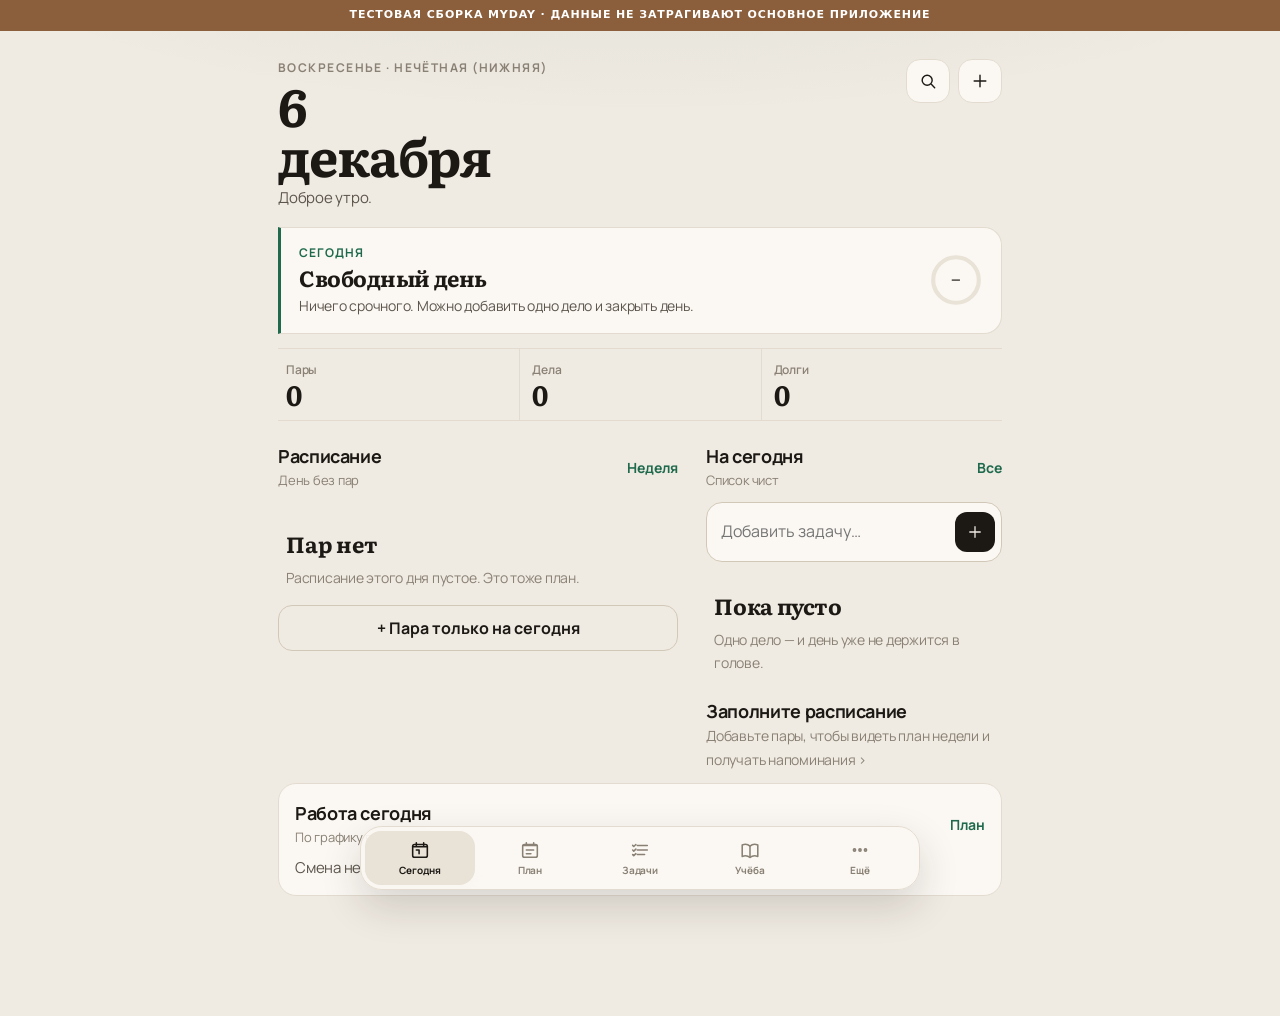
==== commit f363c94b: "Point preview to shared MYDAY interface assets" ====
--- a/preview/index.html
+++ b/preview/index.html
@@ -579,5 +579,5 @@
 function hpSave(){const t=$('#ht').value.trim();if(!t)return fieldError($('#ht'),'Опишите задание');S.hw.push({id:id(),subj:$('#hp').value,title:t,desc:'',due:$('#hd').value,status:0,subs:[],photos:[]});S.fired[today()+'h']=1;save();close_();render()}
 function migrate(){S=normalizeProfile(S);if(!S.settings.weekAnchor){S.settings.weekAnchor=weekStartKey();S.settings.weekAnchorType=((isoWeek(new Date())+(S.settings.shift||0))%2==1?'odd':'even')}S.sched=S.sched||{odd:{},even:{},work:{},fixed:{},cycle:{},dates:{}};['odd','even','work','fixed','cycle','dates'].forEach(k=>S.sched[k]=S.sched[k]||{});S.scheduleConfig=S.scheduleConfig||{studyMode:'alternating',cycleWeeks:2,cycleAnchor:'',selectedDate:''};if(!['alternating','fixed','cycle','dates','hybrid'].includes(S.scheduleConfig.studyMode))S.scheduleConfig.studyMode='alternating';S.scheduleConfig.cycleWeeks=Math.max(2,Math.min(4,Number(S.scheduleConfig.cycleWeeks)||2));S.workConfig=S.workConfig||{mode:'weekly',pattern:['work','work','off','off'],anchorDate:'',start:'09:00',end:'18:00',title:'Рабочая смена',exceptions:{}};if(!['weekly','rotation'].includes(S.workConfig.mode))S.workConfig.mode='weekly';if(!Array.isArray(S.workConfig.pattern)||!S.workConfig.pattern.length)S.workConfig.pattern=['work','work','off','off'];S.workConfig.exceptions=S.workConfig.exceptions||{};S.habits=Array.isArray(S.habits)?S.habits:[];S.settings.dashboard=S.settings.dashboard||{workShift:true,habits:false,notes:false};S.settings.dashboardOrder=Array.isArray(S.settings.dashboardOrder)?S.settings.dashboardOrder:['workShift','habits','notes'];S.subjects=S.subjects||[];S.hw=S.hw||[];S.exc=S.exc||[];S.events=S.events||[];save()}
 try{navigator.storage&&navigator.storage.persist&&navigator.storage.persist()}catch(_){}migrate();render();try{const mq=window.matchMedia('(prefers-color-scheme: light)');mq.addEventListener?mq.addEventListener('change',()=>{if(S.settings.theme==='auto'&&!(tgApp&&tgApp.colorScheme))render()}):mq.addListener&&mq.addListener(()=>{if(S.settings.theme==='auto'&&!(tgApp&&tgApp.colorScheme))render()});tgApp&&tgApp.onEvent&&tgApp.onEvent('themeChanged',()=>{if(S.settings.theme==='auto')render()})}catch(_){}initCloud();setTimeout(()=>tick(),400);setInterval(tick,30000);setInterval(()=>{if(!document.hidden)cloudPull()},20000);document.addEventListener('visibilitychange',()=>{if(!document.hidden){tick();render();cloudPull()}});
-if('serviceWorker' in navigator&&/^https?:$/.test(location.protocol))navigator.serviceWorker.register('./sw.js').catch(()=>{});
-</script><script src="./apple-ui.js" defer></script><script src="./schedule-lab.js" defer></script></body></html>
+/* Isolated preview: no service worker, so production caches remain untouched. */
+</script><script src="../apple-ui.js" defer></script><script src="./schedule-lab.js" defer></script></body></html>
